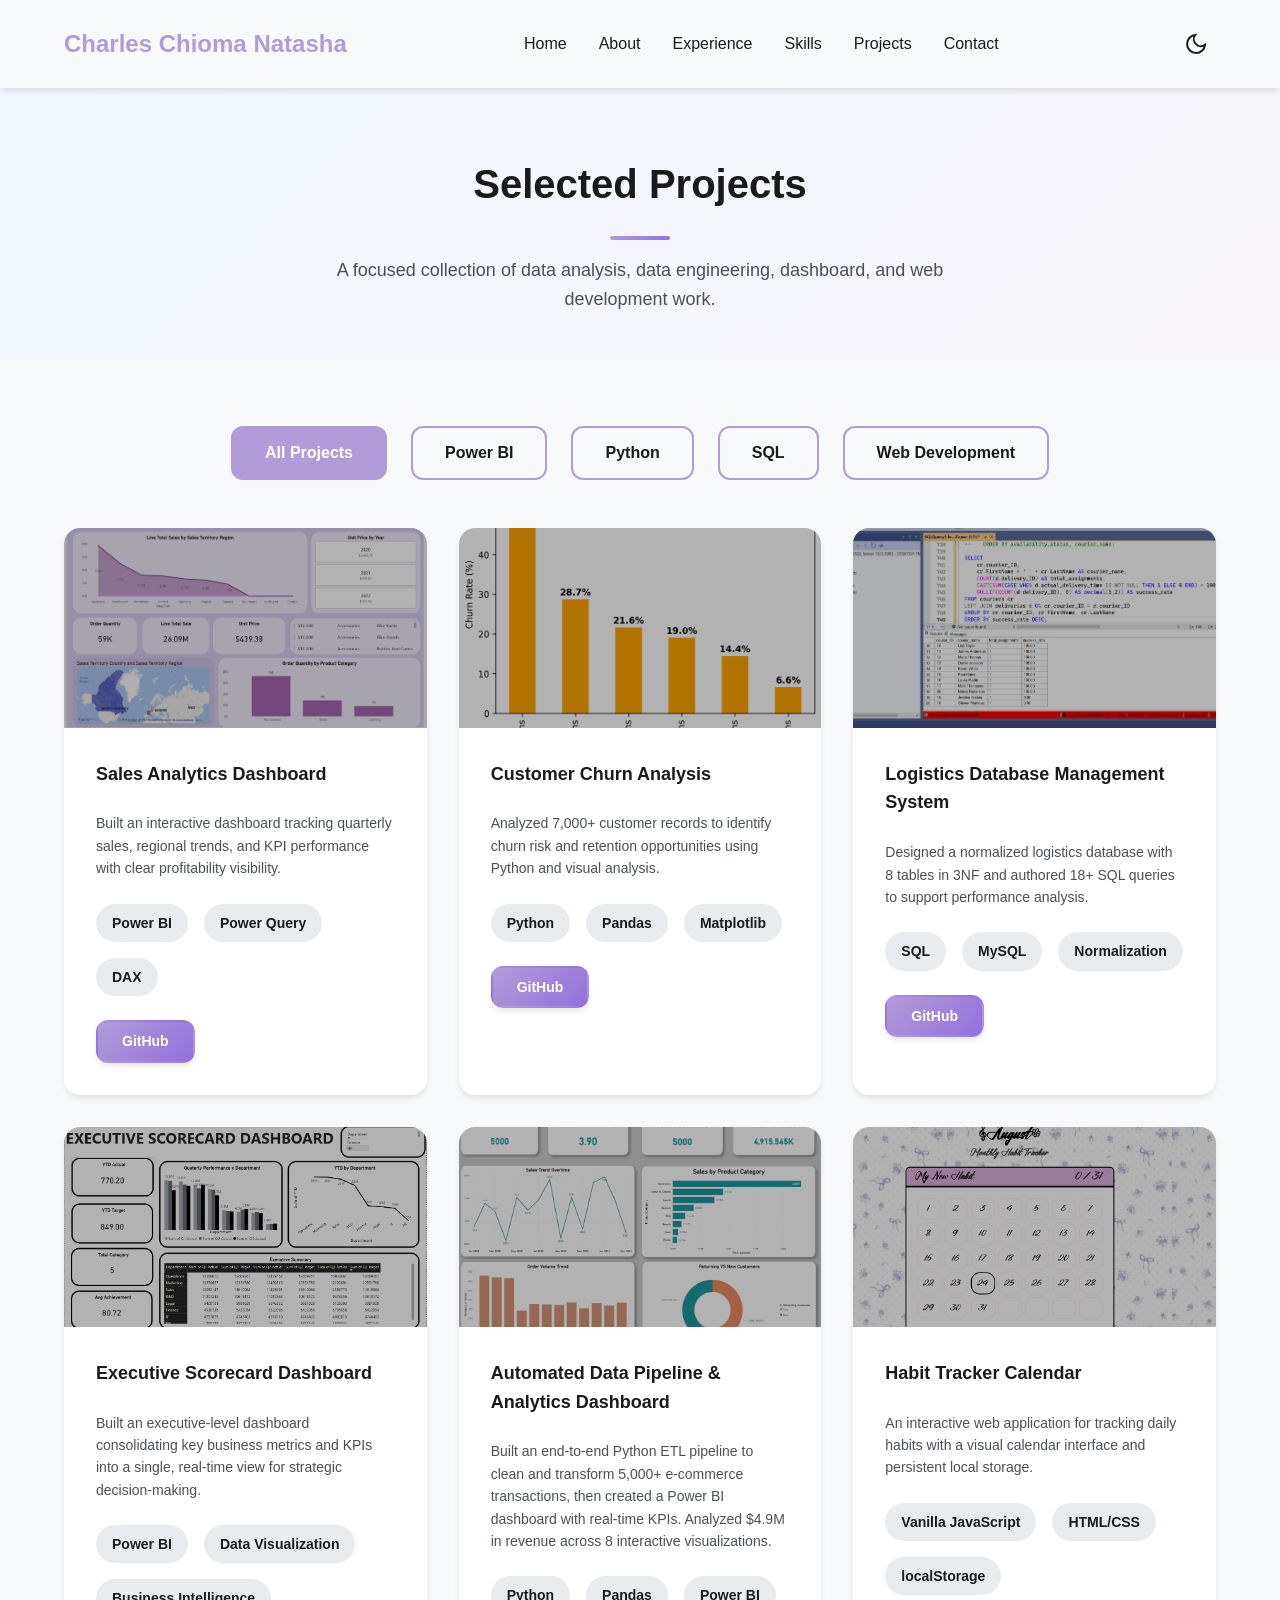
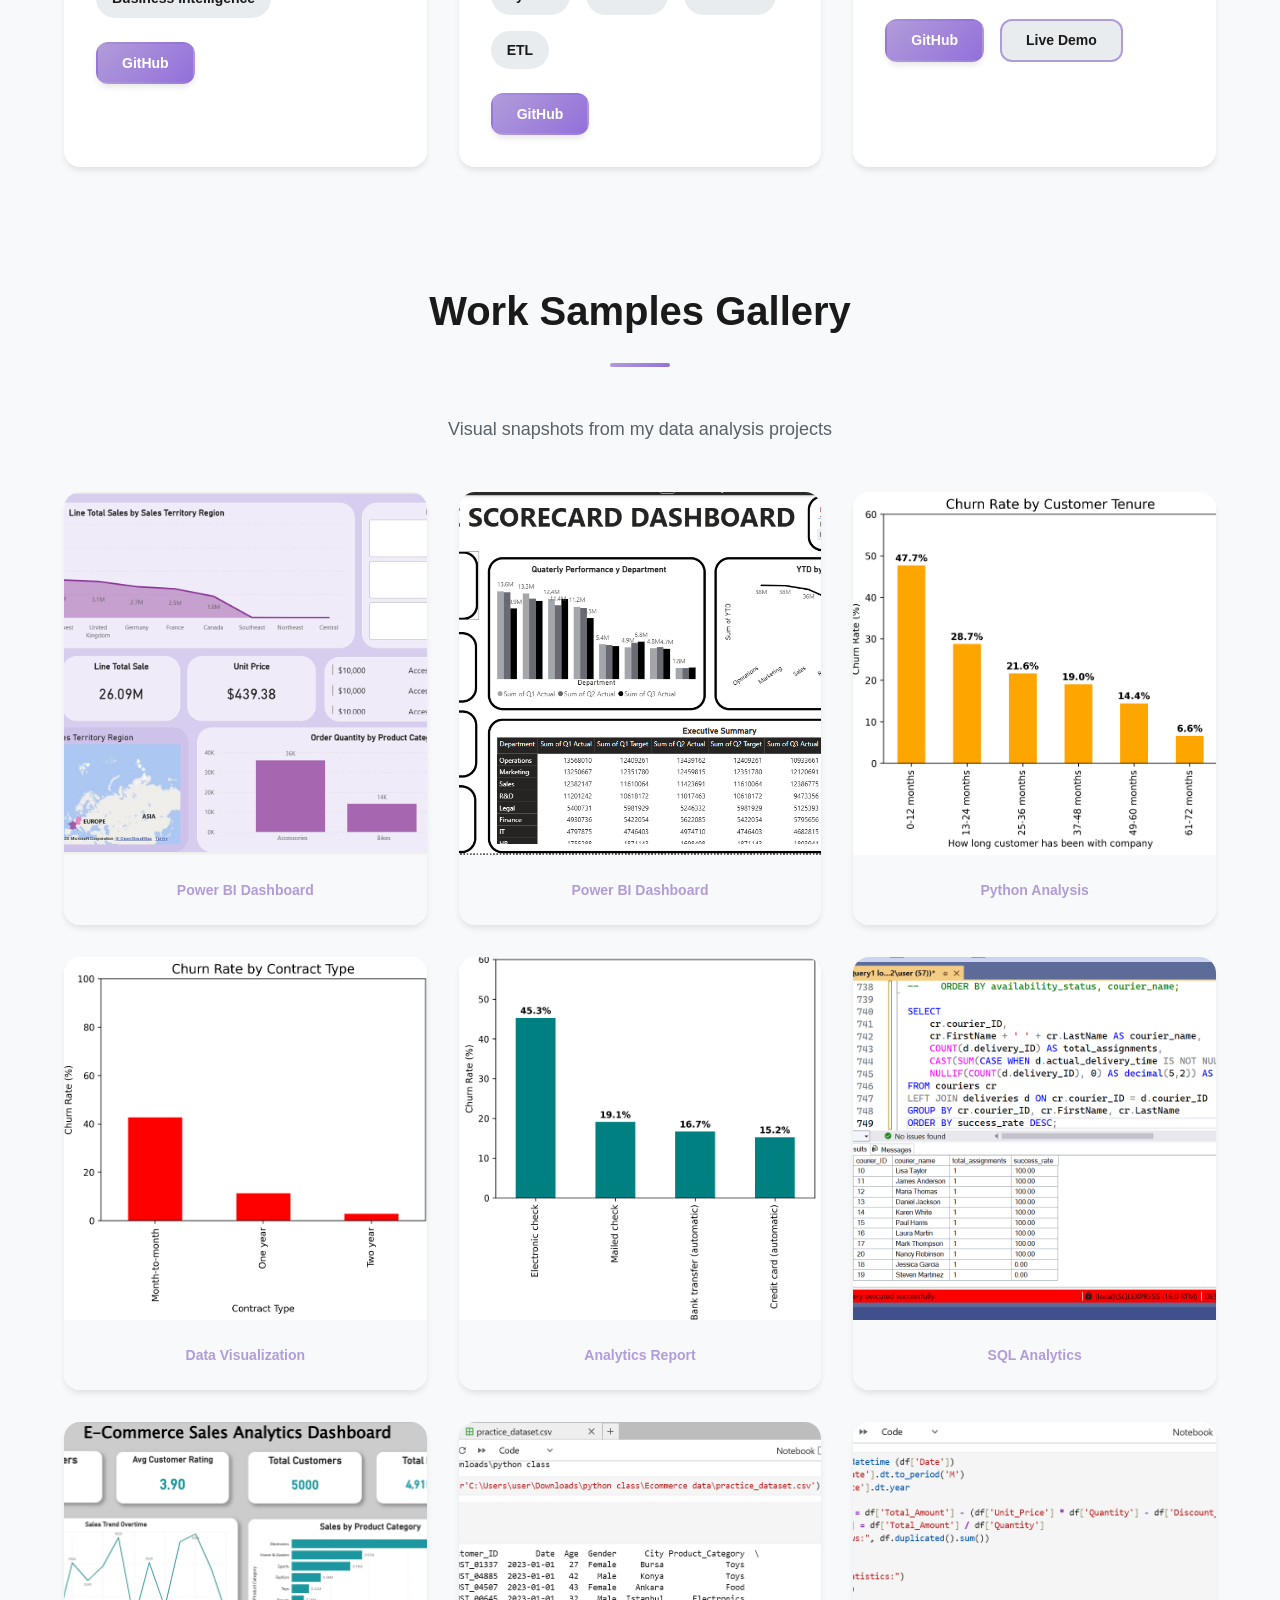
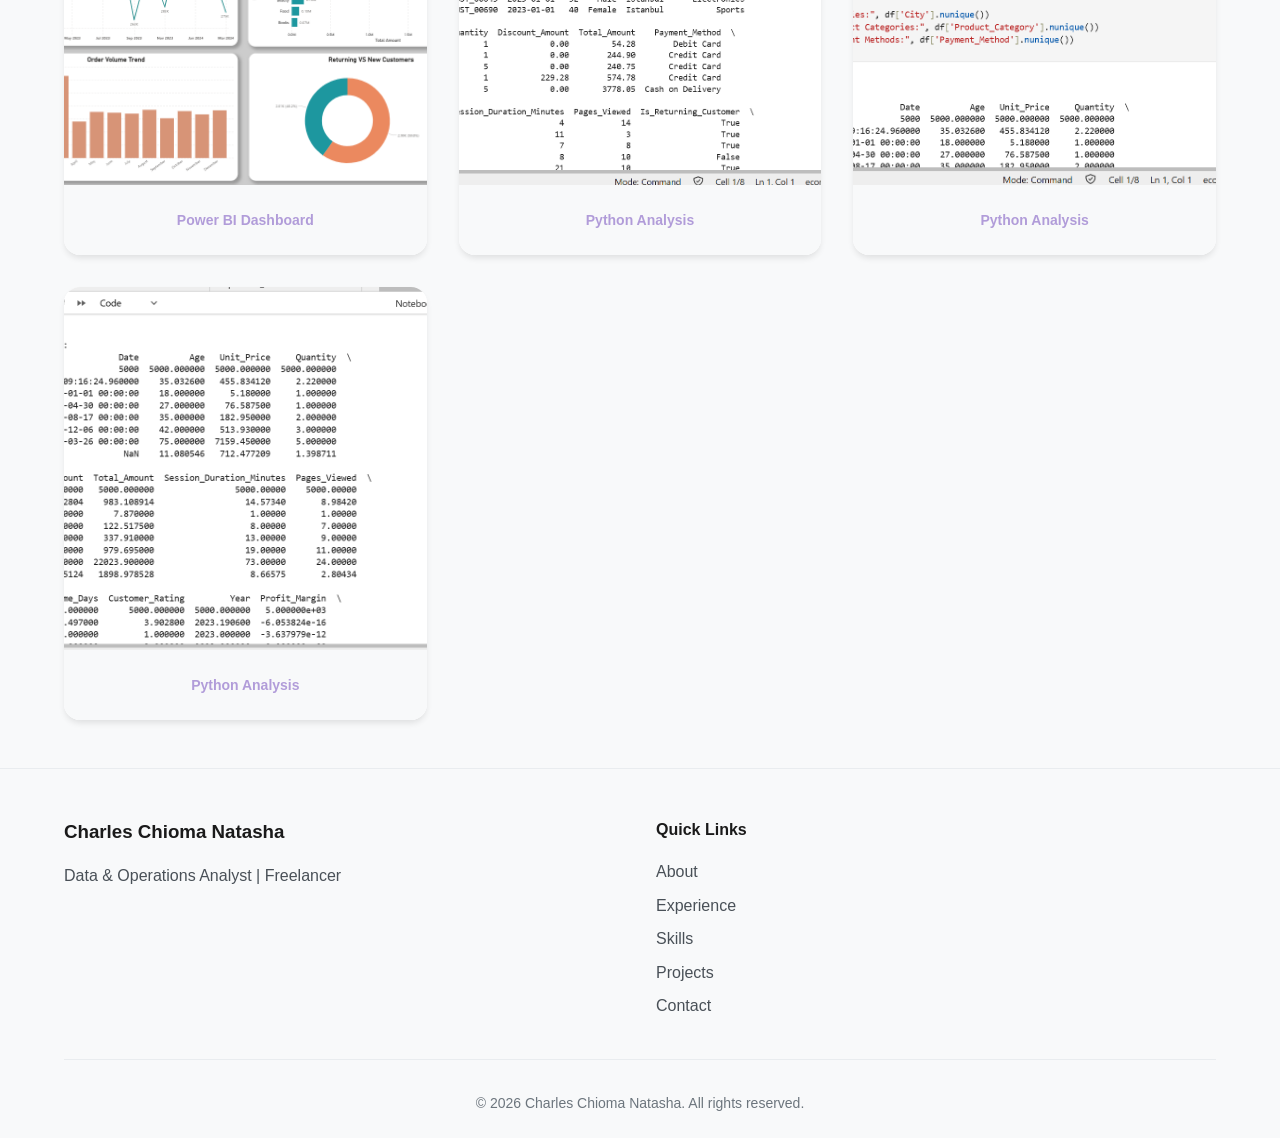
==== projects.html @ 1346b220 "Update portfolio projects and resume" ====
<!DOCTYPE html>
<html lang="en">
<head>
    <meta charset="UTF-8">
    <meta name="viewport" content="width=device-width, initial-scale=1.0">
    <title>Projects - Charles Chioma Natasha</title>
    <link rel="stylesheet" href="style.css">
</head>
<body class="projects-page">
    <nav class="navbar">
        <div class="nav-container">
            <div class="nav-logo"><a href="index.html#hero">Charles Chioma Natasha</a></div>
            <ul class="nav-menu">
                <li class="nav-item"><a href="index.html#hero" class="nav-link">Home</a></li>
                <li class="nav-item"><a href="index.html#about" class="nav-link">About</a></li>
                <li class="nav-item"><a href="index.html#experience" class="nav-link">Experience</a></li>
                <li class="nav-item"><a href="index.html#skills" class="nav-link">Skills</a></li>
                <li class="nav-item"><a href="projects.html" class="nav-link active">Projects</a></li>
                <li class="nav-item"><a href="index.html#contact" class="nav-link">Contact</a></li>
            </ul>
            <div class="nav-controls">
                <button class="theme-toggle" id="themeToggle" aria-label="Toggle dark/light mode">
                    <svg class="theme-icon moon-icon" viewBox="0 0 24 24" fill="none" stroke="currentColor" stroke-width="2"><path d="M21 12.79A9 9 0 1 1 11.21 3 7 7 0 0 0 21 12.79z"></path></svg>
                    <svg class="theme-icon sun-icon" viewBox="0 0 24 24" fill="none" stroke="currentColor" stroke-width="2" style="display: none;"><circle cx="12" cy="12" r="5"></circle><line x1="12" y1="1" x2="12" y2="3"></line><line x1="12" y1="21" x2="12" y2="23"></line><line x1="4.22" y1="4.22" x2="5.64" y2="5.64"></line><line x1="18.36" y1="18.36" x2="19.78" y2="19.78"></line><line x1="1" y1="12" x2="3" y2="12"></line><line x1="21" y1="12" x2="23" y2="12"></line><line x1="4.22" y1="19.78" x2="5.64" y2="18.36"></line><line x1="18.36" y1="5.64" x2="19.78" y2="4.22"></line></svg>
                </button>
                <div class="hamburger"><span></span><span></span><span></span></div>
            </div>
        </div>
    </nav>

    <main>
        <section class="projects-page-header">
            <div class="container">
                <h1 class="section-title">Selected Projects</h1>
                <p class="projects-page-intro">A focused collection of data analysis, data engineering, dashboard, and web development work.</p>
            </div>
        </section>

        <section id="projects" class="projects">
            <div class="container">
                <div class="project-filters">
                    <button class="filter-btn active" data-filter="all">All Projects</button>
                    <button class="filter-btn" data-filter="powerbi">Power BI</button>
                    <button class="filter-btn" data-filter="python">Python</button>
                    <button class="filter-btn" data-filter="sql">SQL</button>
                    <button class="filter-btn" data-filter="web">Web Development</button>
                </div>
                <div class="projects-grid">
                    <div class="project-card" data-category="powerbi">
                        <div class="project-image"><img src="assets/sales-dashboard-preview.png.png" alt="Sales Dashboard"></div>
                        <div class="project-content">
                            <h3>Sales Analytics Dashboard</h3>
                            <p>Built an interactive dashboard tracking quarterly sales, regional trends, and KPI performance with clear profitability visibility.</p>
                            <div class="project-tools"><span class="tool-badge">Power BI</span><span class="tool-badge">Power Query</span><span class="tool-badge">DAX</span></div>
                            <div class="project-buttons"><a href="https://github.com/charlesnatasha/Sales-dashboard-" target="_blank" rel="noopener" class="btn btn-small btn-primary">GitHub</a></div>
                        </div>
                    </div>
                    <div class="project-card" data-category="python">
                        <div class="project-image"><img src="assets/churn_tenure.png" alt="Churn Analysis"></div>
                        <div class="project-content">
                            <h3>Customer Churn Analysis</h3>
                            <p>Analyzed 7,000+ customer records to identify churn risk and retention opportunities using Python and visual analysis.</p>
                            <div class="project-tools"><span class="tool-badge">Python</span><span class="tool-badge">Pandas</span><span class="tool-badge">Matplotlib</span></div>
                            <div class="project-buttons"><a href="https://github.com/charlesnatasha/customer-churn-analysis" target="_blank" rel="noopener" class="btn btn-small btn-primary">GitHub</a></div>
                        </div>
                    </div>
                    <div class="project-card" data-category="sql">
                        <div class="project-image"><img src="assets/courier-success-rate.png" alt="Logistics Database"></div>
                        <div class="project-content">
                            <h3>Logistics Database Management System</h3>
                            <p>Designed a normalized logistics database with 8 tables in 3NF and authored 18+ SQL queries to support performance analysis.</p>
                            <div class="project-tools"><span class="tool-badge">SQL</span><span class="tool-badge">MySQL</span><span class="tool-badge">Normalization</span></div>
                            <div class="project-buttons"><a href="https://github.com/charlesnatasha/logistics-database" target="_blank" rel="noopener" class="btn btn-small btn-primary">GitHub</a></div>
                        </div>
                    </div>
                    <div class="project-card" data-category="powerbi">
                        <div class="project-image"><img src="assets/Executive dashboard.png" alt="Executive Dashboard"></div>
                        <div class="project-content">
                            <h3>Executive Scorecard Dashboard</h3>
                            <p>Built an executive-level dashboard consolidating key business metrics and KPIs into a single, real-time view for strategic decision-making.</p>
                            <div class="project-tools"><span class="tool-badge">Power BI</span><span class="tool-badge">Data Visualization</span><span class="tool-badge">Business Intelligence</span></div>
                            <div class="project-buttons"><a href="https://github.com/charlesnatasha/power-bi-executive-scorecard.git" target="_blank" rel="noopener" class="btn btn-small btn-primary">GitHub</a></div>
                        </div>
                    </div>
                    <div class="project-card" data-category="python">
                        <div class="project-image"><img src="assets/dashboard-screenshot.png" alt="E-commerce analytics dashboard"></div>
                        <div class="project-content">
                            <h3>Automated Data Pipeline &amp; Analytics Dashboard</h3>
                            <p>Built an end-to-end Python ETL pipeline to clean and transform 5,000+ e-commerce transactions, then created a Power BI dashboard with real-time KPIs. Analyzed $4.9M in revenue across 8 interactive visualizations.</p>
                            <div class="project-tools"><span class="tool-badge">Python</span><span class="tool-badge">Pandas</span><span class="tool-badge">Power BI</span><span class="tool-badge">ETL</span></div>
                            <div class="project-buttons"><a href="https://github.com/charlesnatasha/ecommerce-data-pipeline" target="_blank" rel="noopener" class="btn btn-small btn-primary">GitHub</a></div>
                        </div>
                    </div>
                    <div class="project-card" data-category="web">
                        <div class="project-image"><img src="assets/habit_tracker.png" alt="Habit tracker calendar interface"></div>
                        <div class="project-content">
                            <h3>Habit Tracker Calendar</h3>
                            <p>An interactive web application for tracking daily habits with a visual calendar interface and persistent local storage.</p>
                            <div class="project-tools"><span class="tool-badge">Vanilla JavaScript</span><span class="tool-badge">HTML/CSS</span><span class="tool-badge">localStorage</span></div>
                            <div class="project-buttons"><a href="https://github.com/charlesnatasha/Habit-tracker-calender" target="_blank" rel="noopener" class="btn btn-small btn-primary">GitHub</a><a href="https://charlesnatasha.github.io/Habit-tracker-calender/habittracker.html" target="_blank" rel="noopener" class="btn btn-small btn-secondary">Live Demo</a></div>
                        </div>
                    </div>
                </div>
            </div>
        </section>

        <section id="gallery" class="gallery">
            <div class="container">
                <h2 class="section-title">Work Samples Gallery</h2>
                <p class="gallery-subtitle">Visual snapshots from my data analysis projects</p>
                <div class="gallery-grid">
                    <div class="gallery-item"><div class="gallery-card"><div class="gallery-image-wrapper"><a href="assets/sales-dashboard-preview.png.png" target="_blank" rel="noopener" aria-label="View full Sales Analytics Dashboard image"><img src="assets/sales-dashboard-preview.png.png" alt="Sales Dashboard Preview"><div class="gallery-overlay"><p>Sales Analytics Dashboard</p></div></a></div><div class="gallery-label">Power BI Dashboard</div></div></div>
                    <div class="gallery-item"><div class="gallery-card"><div class="gallery-image-wrapper"><a href="assets/Executive dashboard.png" target="_blank" rel="noopener" aria-label="View full Executive Dashboard image"><img src="assets/Executive dashboard.png" alt="Executive Dashboard Preview"><div class="gallery-overlay"><p>Executive Dashboard</p></div></a></div><div class="gallery-label">Power BI Dashboard</div></div></div>
                    <div class="gallery-item"><div class="gallery-card"><div class="gallery-image-wrapper"><a href="assets/churn_tenure.png" target="_blank" rel="noopener" aria-label="View full Customer Churn Analysis image"><img src="assets/churn_tenure.png" alt="Churn Tenure Analysis"><div class="gallery-overlay"><p>Customer Churn Analysis</p></div></a></div><div class="gallery-label">Python Analysis</div></div></div>
                    <div class="gallery-item"><div class="gallery-card"><div class="gallery-image-wrapper"><a href="assets/churn_contract.png" target="_blank" rel="noopener" aria-label="View full Contract Churn Metrics image"><img src="assets/churn_contract.png" alt="Churn Contract Analysis"><div class="gallery-overlay"><p>Contract Churn Metrics</p></div></a></div><div class="gallery-label">Data Visualization</div></div></div>
                    <div class="gallery-item"><div class="gallery-card"><div class="gallery-image-wrapper"><a href="assets/churn_payment.png" target="_blank" rel="noopener" aria-label="View full Payment Churn Patterns image"><img src="assets/churn_payment.png" alt="Churn Payment Analysis"><div class="gallery-overlay"><p>Payment Churn Patterns</p></div></a></div><div class="gallery-label">Analytics Report</div></div></div>
                    <div class="gallery-item"><div class="gallery-card"><div class="gallery-image-wrapper"><a href="assets/courier-success-rate.png" target="_blank" rel="noopener" aria-label="View full Courier Success Metrics image"><img src="assets/courier-success-rate.png" alt="Logistics Success Rate"><div class="gallery-overlay"><p>Courier Success Metrics</p></div></a></div><div class="gallery-label">SQL Analytics</div></div></div>
                    <div class="gallery-item"><div class="gallery-card"><div class="gallery-image-wrapper"><a href="assets/dashboard-screenshot.png" target="_blank" rel="noopener" aria-label="View full E-commerce Analytics Dashboard image"><img src="assets/dashboard-screenshot.png" alt="E-commerce Analytics Dashboard"><div class="gallery-overlay"><p>E-commerce Analytics Dashboard</p></div></a></div><div class="gallery-label">Power BI Dashboard</div></div></div>
                    <div class="gallery-item"><div class="gallery-card"><div class="gallery-image-wrapper"><a href="assets/sample1.png" target="_blank" rel="noopener" aria-label="View full Python analysis sample 1 image"><img src="assets/sample1.png" alt="Python Analysis Sample 1"><div class="gallery-overlay"><p>Python Analysis Sample 1</p></div></a></div><div class="gallery-label">Python Analysis</div></div></div>
                    <div class="gallery-item"><div class="gallery-card"><div class="gallery-image-wrapper"><a href="assets/sample%202.png" target="_blank" rel="noopener" aria-label="View full Python analysis sample 2 image"><img src="assets/sample%202.png" alt="Python Analysis Sample 2"><div class="gallery-overlay"><p>Python Analysis Sample 2</p></div></a></div><div class="gallery-label">Python Analysis</div></div></div>
                    <div class="gallery-item"><div class="gallery-card"><div class="gallery-image-wrapper"><a href="assets/sample%203.png" target="_blank" rel="noopener" aria-label="View full Python analysis sample 3 image"><img src="assets/sample%203.png" alt="Python Analysis Sample 3"><div class="gallery-overlay"><p>Python Analysis Sample 3</p></div></a></div><div class="gallery-label">Python Analysis</div></div></div>
                </div>
            </div>
        </section>
    </main>

    <footer class="footer"><div class="container"><div class="footer-content"><div class="footer-section"><h3>Charles Chioma Natasha</h3><p>Data &amp; Operations Analyst | Freelancer</p></div><div class="footer-section"><h4>Quick Links</h4><ul><li><a href="index.html#about">About</a></li><li><a href="index.html#experience">Experience</a></li><li><a href="index.html#skills">Skills</a></li><li><a href="projects.html">Projects</a></li><li><a href="index.html#contact">Contact</a></li></ul></div></div><div class="footer-bottom"><p>&copy; 2026 Charles Chioma Natasha. All rights reserved.</p></div></div></footer>
    <script src="script.js"></script>
</body>
</html>
---- style.css ----
﻿/* ============================================
   CSS VARIABLES & ROOT STYLES
   ============================================ */
:root {
    --bg-primary: #ffffff;
    --bg-secondary: #f8f9fa;
    --bg-tertiary: #e9ecef;
    --text-primary: #1a1a1a;
    --text-secondary: #495057;
    --text-tertiary: #6c757d;
    --color-accent: #b19cd9;
    --color-accent-dark: #9370db;
    --color-success: #28a745;
    --color-warning: #ffc107;
    --color-danger: #dc3545;
    --gradient-primary: linear-gradient(135deg, #b19cd9 0%, #9370db 100%);
    --gradient-accent: linear-gradient(135deg, #d5c6e0 0%, #b19cd9 100%);
    --spacing-xs: 0.5rem;
    --spacing-sm: 1rem;
    --spacing-md: 1.5rem;
    --spacing-lg: 2rem;
    --spacing-xl: 3rem;
    --spacing-xxl: 4rem;
    --font-primary: 'Segoe UI', Tahoma, Geneva, Verdana, sans-serif;
    --font-mono: 'Courier New', monospace;
    --font-size-base: 1rem;
    --font-size-sm: 0.875rem;
    --font-size-lg: 1.125rem;
    --font-size-xl: 1.5rem;
    --font-size-2xl: 2rem;
    --font-size-3xl: 2.5rem;
    --font-size-4xl: 3.5rem;
    --transition-fast: 0.2s ease;
    --transition-base: 0.3s ease;
    --transition-slow: 0.5s ease;
    --radius-sm: 0.5rem;
    --radius-md: 0.75rem;
    --radius-lg: 1rem;
    --radius-full: 9999px;
    --shadow-sm: 0 1px 2px 0 rgba(0, 0, 0, 0.05);
    --shadow-md: 0 4px 6px -1px rgba(0, 0, 0, 0.1);
    --shadow-lg: 0 10px 15px -3px rgba(0, 0, 0, 0.1);
    --shadow-xl: 0 20px 25px -5px rgba(0, 0, 0, 0.1);
}

body.dark-mode {
    --bg-primary: #0d1117;
    --bg-secondary: #161b22;
    --bg-tertiary: #21262d;
    --text-primary: #e6edf3;
    --text-secondary: #8b949e;
    --text-tertiary: #6e7681;
}

* { margin: 0; padding: 0; box-sizing: border-box; }
html { scroll-behavior: smooth; }
body {
    font-family: var(--font-primary);
    background-color: var(--bg-primary);
    color: var(--text-primary);
    transition: background-color var(--transition-base), color var(--transition-base);
    line-height: 1.6;
}
a { color: var(--color-accent); text-decoration: none; transition: color var(--transition-fast); }
a:hover { color: var(--color-accent-dark); }
.container { max-width: 1200px; margin: 0 auto; padding: 0 var(--spacing-md); }
section { padding: var(--spacing-xxl) 0; }
.section-title { font-size: var(--font-size-3xl); text-align: center; margin-bottom: var(--spacing-xl); font-weight: 700; position: relative; padding-bottom: var(--spacing-md); }
.section-title::after { content: ''; position: absolute; bottom: 0; left: 50%; transform: translateX(-50%); width: 60px; height: 4px; background: var(--gradient-primary); border-radius: var(--radius-full); }
.navbar { background-color: var(--bg-secondary); padding: var(--spacing-md) 0; position: sticky; top: 0; z-index: 100; box-shadow: var(--shadow-md); }
.nav-container { max-width: 1200px; margin: 0 auto; padding: 0 var(--spacing-md); display: flex; justify-content: space-between; align-items: center; }
.nav-logo a { font-size: var(--font-size-xl); font-weight: 700; color: var(--color-accent); transition: color var(--transition-fast); }
.nav-logo a:hover { color: var(--color-accent-dark); }
.nav-menu { display: flex; list-style: none; gap: var(--spacing-lg); }
.nav-link { color: var(--text-primary); font-weight: 500; transition: color var(--transition-fast); position: relative; }
.nav-link::after { content: ''; position: absolute; bottom: -5px; left: 0; width: 0; height: 2px; background: var(--color-accent); transition: width var(--transition-fast); }
.nav-link:hover::after, .nav-link.active::after { width: 100%; }
.nav-controls { display: flex; gap: var(--spacing-md); align-items: center; }
.theme-toggle { background: none; border: none; cursor: pointer; padding: var(--spacing-xs); transition: transform var(--transition-fast); display: flex; align-items: center; justify-content: center; }
.theme-toggle:hover { transform: scale(1.15) rotate(20deg); }
.theme-icon { width: 24px; height: 24px; stroke: var(--text-primary); transition: all var(--transition-fast); }
.theme-toggle:hover .theme-icon { stroke-width: 2.5; }
.hamburger { display: none; flex-direction: column; cursor: pointer; gap: 5px; }
.hamburger span { width: 25px; height: 3px; background-color: var(--text-primary); border-radius: var(--radius-sm); transition: var(--transition-base); }
.hamburger.active span:nth-child(1) { transform: rotate(45deg) translateY(10px); }
.hamburger.active span:nth-child(2) { opacity: 0; }
.hamburger.active span:nth-child(3) { transform: rotate(-45deg) translateY(-10px); }
.hero { display: flex; align-items: center; justify-content: space-between; gap: var(--spacing-xl); padding: var(--spacing-xxl) 0; min-height: 100vh; background: linear-gradient(135deg, rgba(0, 102, 255, 0.05) 0%, rgba(118, 75, 162, 0.05) 100%); }
.hero-content { flex: 1; animation: slideInLeft 0.8s ease-out; margin-left: 3rem; }
.hero-title { font-size: var(--font-size-4xl); font-weight: 700; margin-bottom: var(--spacing-sm); background: var(--gradient-primary); -webkit-background-clip: text; -webkit-text-fill-color: transparent; background-clip: text; }
.hero-subtitle { font-size: var(--font-size-2xl); color: var(--text-secondary); margin-bottom: var(--spacing-md); font-weight: 600; }
.hero-description { font-size: var(--font-size-lg); color: var(--text-secondary); margin-bottom: var(--spacing-lg); max-width: 500px; line-height: 1.8; }
.hero-buttons { display: flex; gap: var(--spacing-md); flex-wrap: wrap; align-items: center; }
.hero-visual { flex: 1; display: flex; justify-content: center; align-items: center; animation: slideInRight 0.8s ease-out; }
.hero-shape { width: 300px; height: 300px; background: var(--gradient-accent); border-radius: 30% 70% 70% 30% / 30% 30% 70% 70%; animation: blobAnimation 8s infinite; box-shadow: 0 30px 60px rgba(102, 126, 234, 0.3); }
@keyframes blobAnimation { 0%, 100% { border-radius: 30% 70% 70% 30% / 30% 30% 70% 70%; } 25% { border-radius: 58% 42% 42% 58% / 58% 58% 42% 42%; } 50% { border-radius: 70% 30% 46% 54% / 30% 30% 61% 70%; } 75% { border-radius: 56% 44% 54% 46% / 5% 61% 39% 95%; } }
@keyframes slideInLeft { from { opacity: 0; transform: translateX(-50px); } to { opacity: 1; transform: translateX(0); } }
@keyframes slideInRight { from { opacity: 0; transform: translateX(50px); } to { opacity: 1; transform: translateX(0); } }
.btn { display: inline-block; padding: var(--spacing-sm) var(--spacing-lg); border-radius: var(--radius-md); font-weight: 600; transition: all var(--transition-fast); cursor: pointer; border: 2px solid transparent; font-size: var(--font-size-base); text-align: center; }
.btn-primary { background: var(--gradient-primary); color: white; box-shadow: var(--shadow-md); }
.btn-primary:hover { transform: translateY(-2px); box-shadow: var(--shadow-lg); }
.btn-secondary { background-color: var(--bg-tertiary); color: var(--text-primary); border: 2px solid var(--color-accent); }
.btn-secondary:hover { background-color: var(--color-accent); color: white; transform: translateY(-2px); }
.btn-outline { background: transparent; color: var(--color-accent); border: 2px solid var(--color-accent); }
.btn-outline:hover { background-color: var(--color-accent); color: white; transform: translateY(-2px); }
.btn-small { padding: var(--spacing-xs) var(--spacing-md); font-size: var(--font-size-sm); }
.project-shortcut { display: inline-flex; align-items: center; gap: var(--spacing-xs); color: var(--color-accent); font-weight: 700; padding: var(--spacing-sm) var(--spacing-lg); border: 2px solid var(--color-accent); border-radius: var(--radius-md); }
.project-shortcut svg { width: 22px; height: 22px; }
.project-shortcut:hover { background-color: var(--color-accent); color: white; transform: translateY(-2px); }
.about { background-color: var(--bg-secondary); }
.about-content { display: grid; grid-template-columns: 1fr 1fr; gap: var(--spacing-xl); align-items: center; }
.about-text p { margin-bottom: var(--spacing-md); color: var(--text-secondary); line-height: 1.8; font-size: var(--font-size-lg); }
.about-text h3 { font-size: var(--font-size-xl); margin: var(--spacing-lg) 0 var(--spacing-md); color: var(--text-primary); }
.values-list { list-style: none; }
.values-list li { padding: var(--spacing-sm) 0; color: var(--text-secondary); font-size: var(--font-size-lg); display: flex; align-items: center; gap: var(--spacing-md); }
.about-stats { display: grid; grid-template-columns: 1fr; gap: var(--spacing-md); }
.stat-card { background-color: var(--bg-primary); padding: var(--spacing-lg); border-radius: var(--radius-lg); text-align: center; box-shadow: var(--shadow-md); transition: transform var(--transition-base), box-shadow var(--transition-base); }
.stat-card:hover { transform: translateY(-5px); box-shadow: var(--shadow-lg); }
.stat-number { font-size: var(--font-size-4xl); font-weight: 700; background: var(--gradient-primary); -webkit-background-clip: text; -webkit-text-fill-color: transparent; background-clip: text; margin-bottom: var(--spacing-xs); }
.stat-label { color: var(--text-secondary); font-weight: 600; }
.experience { background-color: var(--bg-primary); }
.experience-grid { display: grid; grid-template-columns: repeat(auto-fit, minmax(320px, 1fr)); gap: var(--spacing-lg); }
.experience-card { background-color: var(--bg-secondary); padding: var(--spacing-lg); border-left: 4px solid var(--color-accent); border-radius: var(--radius-md); box-shadow: var(--shadow-md); transition: transform var(--transition-base), box-shadow var(--transition-base); }
.experience-card:hover { transform: translateY(-6px); box-shadow: var(--shadow-lg); }
.experience-heading { display: flex; justify-content: space-between; gap: var(--spacing-md); align-items: flex-start; margin-bottom: var(--spacing-md); }
.experience-heading h3 { color: var(--text-primary); font-size: var(--font-size-lg); margin-bottom: var(--spacing-xs); }
.experience-company, .experience-date { color: var(--text-secondary); font-size: var(--font-size-sm); }
.experience-date { white-space: nowrap; font-weight: 600; color: var(--color-accent); }
.experience-list { padding-left: var(--spacing-lg); color: var(--text-secondary); line-height: 1.7; }
.experience-list li { margin-bottom: var(--spacing-sm); }
.skills { background: linear-gradient(135deg, rgba(0, 102, 255, 0.03) 0%, rgba(118, 75, 162, 0.03) 100%); }
.skills-grid { display: grid; grid-template-columns: repeat(auto-fit, minmax(280px, 1fr)); gap: var(--spacing-lg); }
.skill-card { background-color: var(--bg-primary); padding: var(--spacing-lg); border-radius: var(--radius-lg); text-align: center; box-shadow: var(--shadow-md); transition: all var(--transition-base); border: 2px solid transparent; }
.skill-card:hover { transform: translateY(-8px); box-shadow: var(--shadow-lg); border-color: var(--color-accent); }
.skill-icon { width: 64px; height: 64px; margin: 0 auto var(--spacing-md); display: flex; align-items: center; justify-content: center; }
.app-icon { width: 56px; height: 56px; display: block; transition: transform var(--transition-fast); }
.skill-card:hover .app-icon { transform: scale(1.08) rotate(-3deg); }
.excel-icon { color: #21a366; }
.sql-icon { color: #2775bd; }
.python-icon { color: #3776ab; }
.powerbi-icon { color: #f2b705; }
.tools-icon { color: var(--color-accent); }
.statistics-icon { color: #e06c9f; }
.skill-card h3 { font-size: var(--font-size-lg); margin-bottom: var(--spacing-sm); color: var(--text-primary); }
.skill-description { color: var(--text-secondary); font-size: var(--font-size-sm); margin-bottom: var(--spacing-md); }
.progress-bar { background-color: var(--bg-tertiary); height: 8px; border-radius: var(--radius-full); overflow: hidden; margin-bottom: var(--spacing-sm); }
.progress { height: 100%; background: var(--gradient-primary); border-radius: var(--radius-full); transition: width 2s ease; }
.progress-text { font-weight: 700; color: var(--color-accent); font-size: var(--font-size-sm); }
.projects { background-color: var(--bg-secondary); }
.home-page #projects, .home-page #gallery { display: none; }
.projects-page-header { padding: var(--spacing-xxl) 0 var(--spacing-xl); background: linear-gradient(135deg, rgba(0, 102, 255, 0.05) 0%, rgba(118, 75, 162, 0.05) 100%); }
.projects-page-header .section-title { margin-bottom: var(--spacing-sm); }
.projects-page-intro { max-width: 680px; margin: 0 auto; text-align: center; color: var(--text-secondary); font-size: var(--font-size-lg); }
.project-filters { display: flex; justify-content: center; gap: var(--spacing-md); margin-bottom: var(--spacing-xl); flex-wrap: wrap; }
.filter-btn { padding: var(--spacing-sm) var(--spacing-lg); border: 2px solid var(--color-accent); background: transparent; color: var(--text-primary); border-radius: var(--radius-md); cursor: pointer; transition: all var(--transition-fast); font-weight: 600; font-size: var(--font-size-base); }
.filter-btn:hover, .filter-btn.active { background: var(--color-accent); color: white; }
.projects-grid { display: grid; grid-template-columns: repeat(auto-fill, minmax(320px, 1fr)); gap: var(--spacing-lg); }
.project-card { background-color: var(--bg-primary); border-radius: var(--radius-lg); overflow: hidden; box-shadow: var(--shadow-md); transition: all var(--transition-base); opacity: 1; animation: fadeIn 0.5s ease; }
.project-card.hidden { display: none; opacity: 0; }
.project-image { width: 100%; height: 200px; background: linear-gradient(135deg, var(--color-accent) 0%, #764ba2 100%); display: flex; align-items: center; justify-content: center; overflow: hidden; position: relative; }
.project-image img { width: 100%; height: 100%; object-fit: cover; display: block; }
.project-placeholder { font-size: var(--font-size-lg); color: white; font-weight: 600; }
.project-image::before { content: ''; position: absolute; inset: 0; background: rgba(0, 0, 0, 0.3); }
.project-card:hover .project-image::before { background: rgba(0, 0, 0, 0); }
.project-card:hover { transform: translateY(-10px); box-shadow: var(--shadow-xl); }
.project-content { padding: var(--spacing-lg); }
.project-content h3 { font-size: var(--font-size-lg); margin-bottom: var(--spacing-md); color: var(--text-primary); }
.project-content p { color: var(--text-secondary); margin-bottom: var(--spacing-md); line-height: 1.6; font-size: var(--font-size-sm); }
.project-tools { display: flex; gap: var(--spacing-sm); margin-bottom: var(--spacing-md); flex-wrap: wrap; }
.tool-badge { display: inline-block; background-color: var(--bg-tertiary); color: var(--text-primary); padding: var(--spacing-xs) var(--spacing-sm); border-radius: var(--radius-full); font-size: var(--font-size-sm); font-weight: 600; }
.project-buttons { display: flex; gap: var(--spacing-sm); flex-wrap: wrap; }
@keyframes fadeIn { from { opacity: 0; } to { opacity: 1; } }
.contact { background: linear-gradient(135deg, rgba(0, 102, 255, 0.05) 0%, rgba(118, 75, 162, 0.05) 100%); }
.contact-content { display: grid; grid-template-columns: 1fr 1fr; gap: var(--spacing-xl); align-items: start; }
.contact-form { display: flex; flex-direction: column; gap: var(--spacing-md); background-color: var(--bg-primary); padding: var(--spacing-lg); border-radius: var(--radius-lg); box-shadow: var(--shadow-md); }
.form-group { display: flex; flex-direction: column; gap: var(--spacing-xs); }
.form-group label { color: var(--text-primary); font-weight: 600; font-size: var(--font-size-sm); }
.form-group input, .form-group textarea { padding: var(--spacing-sm); border: 2px solid var(--bg-tertiary); border-radius: var(--radius-md); font-family: var(--font-primary); background-color: var(--bg-secondary); color: var(--text-primary); font-size: var(--font-size-base); transition: border-color var(--transition-fast); }
.form-group input::placeholder, .form-group textarea::placeholder { color: var(--text-tertiary); opacity: 0.7; }
.form-group input:focus, .form-group textarea:focus { outline: none; border-color: var(--color-accent); box-shadow: 0 0 0 3px rgba(177, 156, 217, 0.1); }
.contact-info { background-color: var(--bg-primary); padding: var(--spacing-lg); border-radius: var(--radius-lg); box-shadow: var(--shadow-md); }
.contact-info h3 { font-size: var(--font-size-lg); margin-bottom: var(--spacing-lg); color: var(--text-primary); }
.contact-item { display: flex; gap: var(--spacing-md); margin-bottom: var(--spacing-lg); align-items: flex-start; }
.contact-icon { width: 32px; height: 32px; stroke: var(--color-accent); transition: all var(--transition-fast); flex-shrink: 0; }
.contact-item:hover .contact-icon { stroke: var(--color-accent-dark); transform: scale(1.1); }
.contact-label { font-weight: 600; color: var(--text-primary); font-size: var(--font-size-sm); margin-bottom: var(--spacing-xs); }
.contact-item a { color: var(--color-accent); font-weight: 600; }
.social-links { display: flex; gap: var(--spacing-md); }
.social-icon { width: 28px; height: 28px; color: var(--text-secondary); transition: color var(--transition-fast), transform var(--transition-fast); }
.social-links a:hover .social-icon { color: var(--color-accent); transform: translateY(-3px); }
.testimonials { background-color: var(--bg-secondary); }
.testimonials-grid { display: grid; grid-template-columns: repeat(auto-fit, minmax(300px, 1fr)); gap: var(--spacing-lg); }
.testimonial-card { background-color: var(--bg-primary); padding: var(--spacing-lg); border-radius: var(--radius-lg); box-shadow: var(--shadow-md); transition: all var(--transition-base); border-left: 4px solid var(--color-accent); }
.testimonial-card:hover { transform: translateY(-5px); box-shadow: var(--shadow-lg); }
.testimonial-text { color: var(--text-secondary); margin-bottom: var(--spacing-md); font-style: italic; line-height: 1.8; }
.testimonial-author { display: flex; gap: var(--spacing-md); align-items: center; }
.author-avatar { width: 50px; height: 50px; border-radius: 50%; background: var(--gradient-primary); color: white; display: flex; align-items: center; justify-content: center; font-weight: 700; font-size: var(--font-size-lg); }
.author-name { color: var(--text-primary); font-weight: 600; margin-bottom: var(--spacing-xs); }
.author-title { color: var(--text-secondary); font-size: var(--font-size-sm); }
.footer { background-color: var(--bg-secondary); color: var(--text-secondary); padding: var(--spacing-xl) 0 var(--spacing-md); border-top: 1px solid var(--bg-tertiary); }
.footer-content { display: grid; grid-template-columns: repeat(auto-fit, minmax(250px, 1fr)); gap: var(--spacing-lg); margin-bottom: var(--spacing-lg); }
.footer-section h3, .footer-section h4 { color: var(--text-primary); margin-bottom: var(--spacing-sm); }
.footer-section ul { list-style: none; }
.footer-section li { margin-bottom: var(--spacing-xs); }
.footer-section a { color: var(--text-secondary); transition: color var(--transition-fast); }
.footer-section a:hover { color: var(--color-accent); }
.footer-social { display: flex; gap: var(--spacing-md); }
.footer-bottom { text-align: center; padding-top: var(--spacing-lg); border-top: 1px solid var(--bg-tertiary); color: var(--text-tertiary); font-size: var(--font-size-sm); }
@media (max-width: 768px) { .nav-menu { position: absolute; top: 70px; left: -100%; flex-direction: column; background-color: var(--bg-secondary); width: 100%; text-align: center; transition: 0.3s; gap: 0; padding: var(--spacing-md) 0; box-shadow: var(--shadow-md); } .nav-menu.active { left: 0; } .hamburger { display: flex; } .nav-item { padding: var(--spacing-md) 0; } .hero { flex-direction: column; min-height: auto; padding: var(--spacing-xl) 0; } .hero-title { font-size: var(--font-size-2xl); } .hero-subtitle { font-size: var(--font-size-xl); } .hero-buttons { flex-direction: column; align-items: flex-start; } .btn { width: 100%; } .hero-visual { width: 100%; margin-top: var(--spacing-lg); } .hero-shape { width: 200px; height: 200px; } .section-title { font-size: var(--font-size-2xl); } .about-content { grid-template-columns: 1fr; gap: var(--spacing-lg); } .about-stats { grid-template-columns: repeat(3, 1fr); gap: var(--spacing-md); } .stat-card { padding: var(--spacing-md); } .stat-number { font-size: var(--font-size-2xl); } .skills-grid { grid-template-columns: 1fr; } .projects-grid { grid-template-columns: 1fr; } .contact-content { grid-template-columns: 1fr; } .testimonials-grid { grid-template-columns: 1fr; } .project-filters { gap: var(--spacing-sm); } .filter-btn { padding: var(--spacing-xs) var(--spacing-md); font-size: var(--font-size-sm); } }
@media (max-width: 480px) { .container { padding: 0 var(--spacing-sm); } section { padding: var(--spacing-xl) 0; } .hero-title { font-size: var(--font-size-2xl); } .hero-subtitle { font-size: var(--font-size-lg); } .section-title { font-size: var(--font-size-xl); } .nav-menu { top: 65px; } .nav-logo a { font-size: var(--font-size-lg); } .about-stats { grid-template-columns: 1fr; } .contact-form, .contact-info { padding: var(--spacing-md); } .hero-shape { width: 150px; height: 150px; } .project-buttons { flex-direction: column; } .project-buttons .btn { width: 100%; } }
@keyframes slideInUp { from { opacity: 0; transform: translateY(30px); } to { opacity: 1; transform: translateY(0); } }
@keyframes slideInLeft { from { opacity: 0; transform: translateX(-30px); } to { opacity: 1; transform: translateX(0); } }
@keyframes pulse { 0%, 100% { opacity: 1; } 50% { opacity: 0.5; } }
.loading { animation: pulse 1.5s cubic-bezier(0.4, 0, 0.6, 1) infinite; }
.gallery { background-color: var(--bg-secondary); padding: var(--spacing-xl) 0; }
.gallery-subtitle { text-align: center; color: var(--text-secondary); font-size: var(--font-size-lg); margin-bottom: var(--spacing-xl); opacity: 0.9; }
.gallery-grid { display: grid; grid-template-columns: repeat(auto-fit, minmax(280px, 1fr)); gap: var(--spacing-lg); }
.gallery-item { animation: slideInUp 0.6s ease-out forwards; opacity: 0; }
.gallery-item:nth-child(1) { animation-delay: 0.1s; }
.gallery-item:nth-child(2) { animation-delay: 0.2s; }
.gallery-item:nth-child(3) { animation-delay: 0.3s; }
.gallery-item:nth-child(4) { animation-delay: 0.4s; }
.gallery-item:nth-child(5) { animation-delay: 0.5s; }
.gallery-card { background-color: var(--bg-primary); border-radius: var(--radius-lg); overflow: hidden; box-shadow: var(--shadow-md); transition: all var(--transition-base); cursor: pointer; height: 100%; display: flex; flex-direction: column; }
.gallery-card:hover { transform: translateY(-12px); box-shadow: var(--shadow-xl); }
.gallery-image-wrapper { position: relative; overflow: hidden; width: 100%; aspect-ratio: 1 / 1; background: linear-gradient(135deg, var(--color-accent) 0%, #764ba2 100%); display: flex; align-items: center; justify-content: center; }
.gallery-image-wrapper > a { display: block; width: 100%; height: 100%; }
.gallery-image-wrapper img { width: 100%; height: 100%; object-fit: cover; transition: transform var(--transition-base); }
.gallery-card:hover .gallery-image-wrapper img { transform: scale(1.08); }
.gallery-overlay { position: absolute; inset: 0; background: rgba(0, 0, 0, 0.6); display: flex; align-items: center; justify-content: center; opacity: 0; transition: opacity var(--transition-base); }
.gallery-card:hover .gallery-overlay { opacity: 1; }
.gallery-overlay p { color: white; font-weight: 600; font-size: var(--font-size-lg); text-align: center; padding: var(--spacing-lg); }
.gallery-label { padding: var(--spacing-md) var(--spacing-lg); color: var(--color-accent); font-weight: 600; font-size: var(--font-size-sm); background-color: var(--bg-secondary); text-align: center; }
@media (max-width: 768px) { .gallery-grid { grid-template-columns: repeat(auto-fit, minmax(200px, 1fr)); gap: var(--spacing-md); } .gallery-item { animation: slideInLeft 0.5s ease-out forwards; } }
* { transition: background-color var(--transition-base), color var(--transition-base), border-color var(--transition-base); }
button, a { transition: background-color var(--transition-base), color var(--transition-base), transform var(--transition-fast), box-shadow var(--transition-fast); }
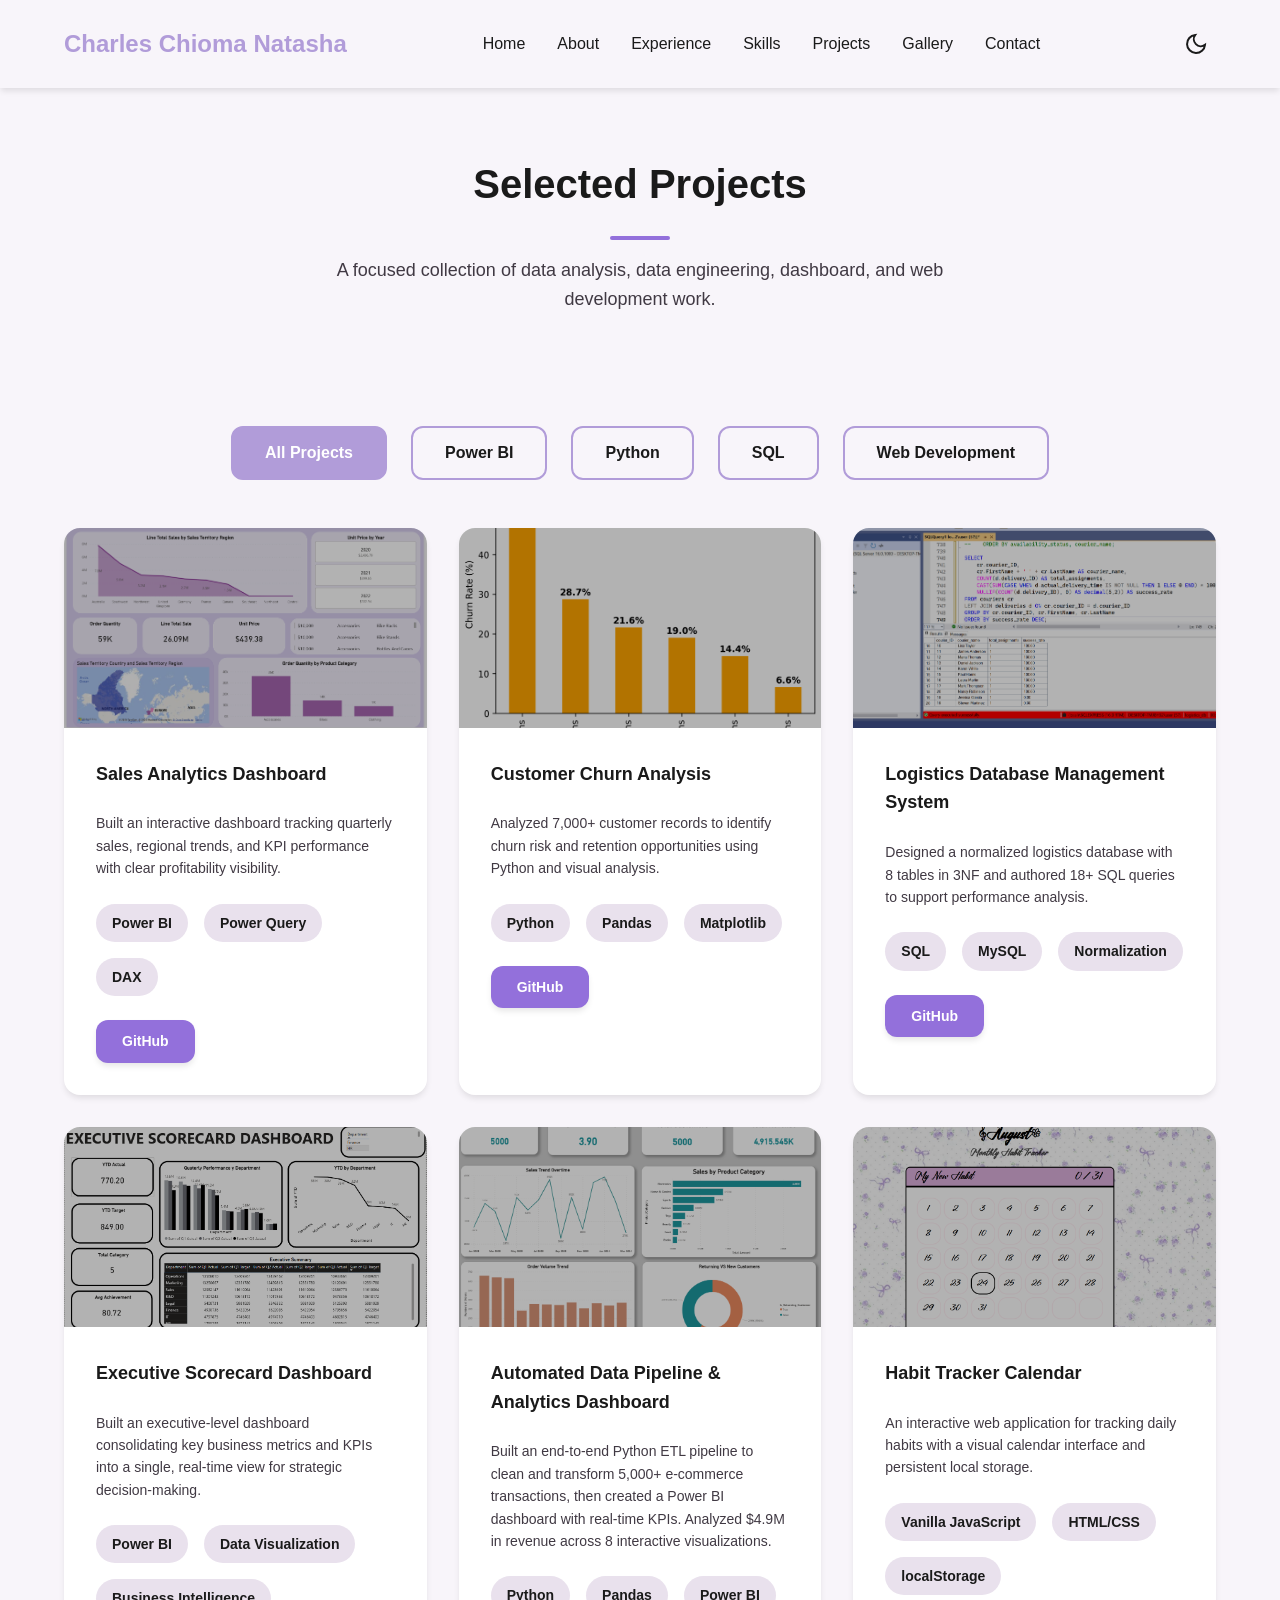
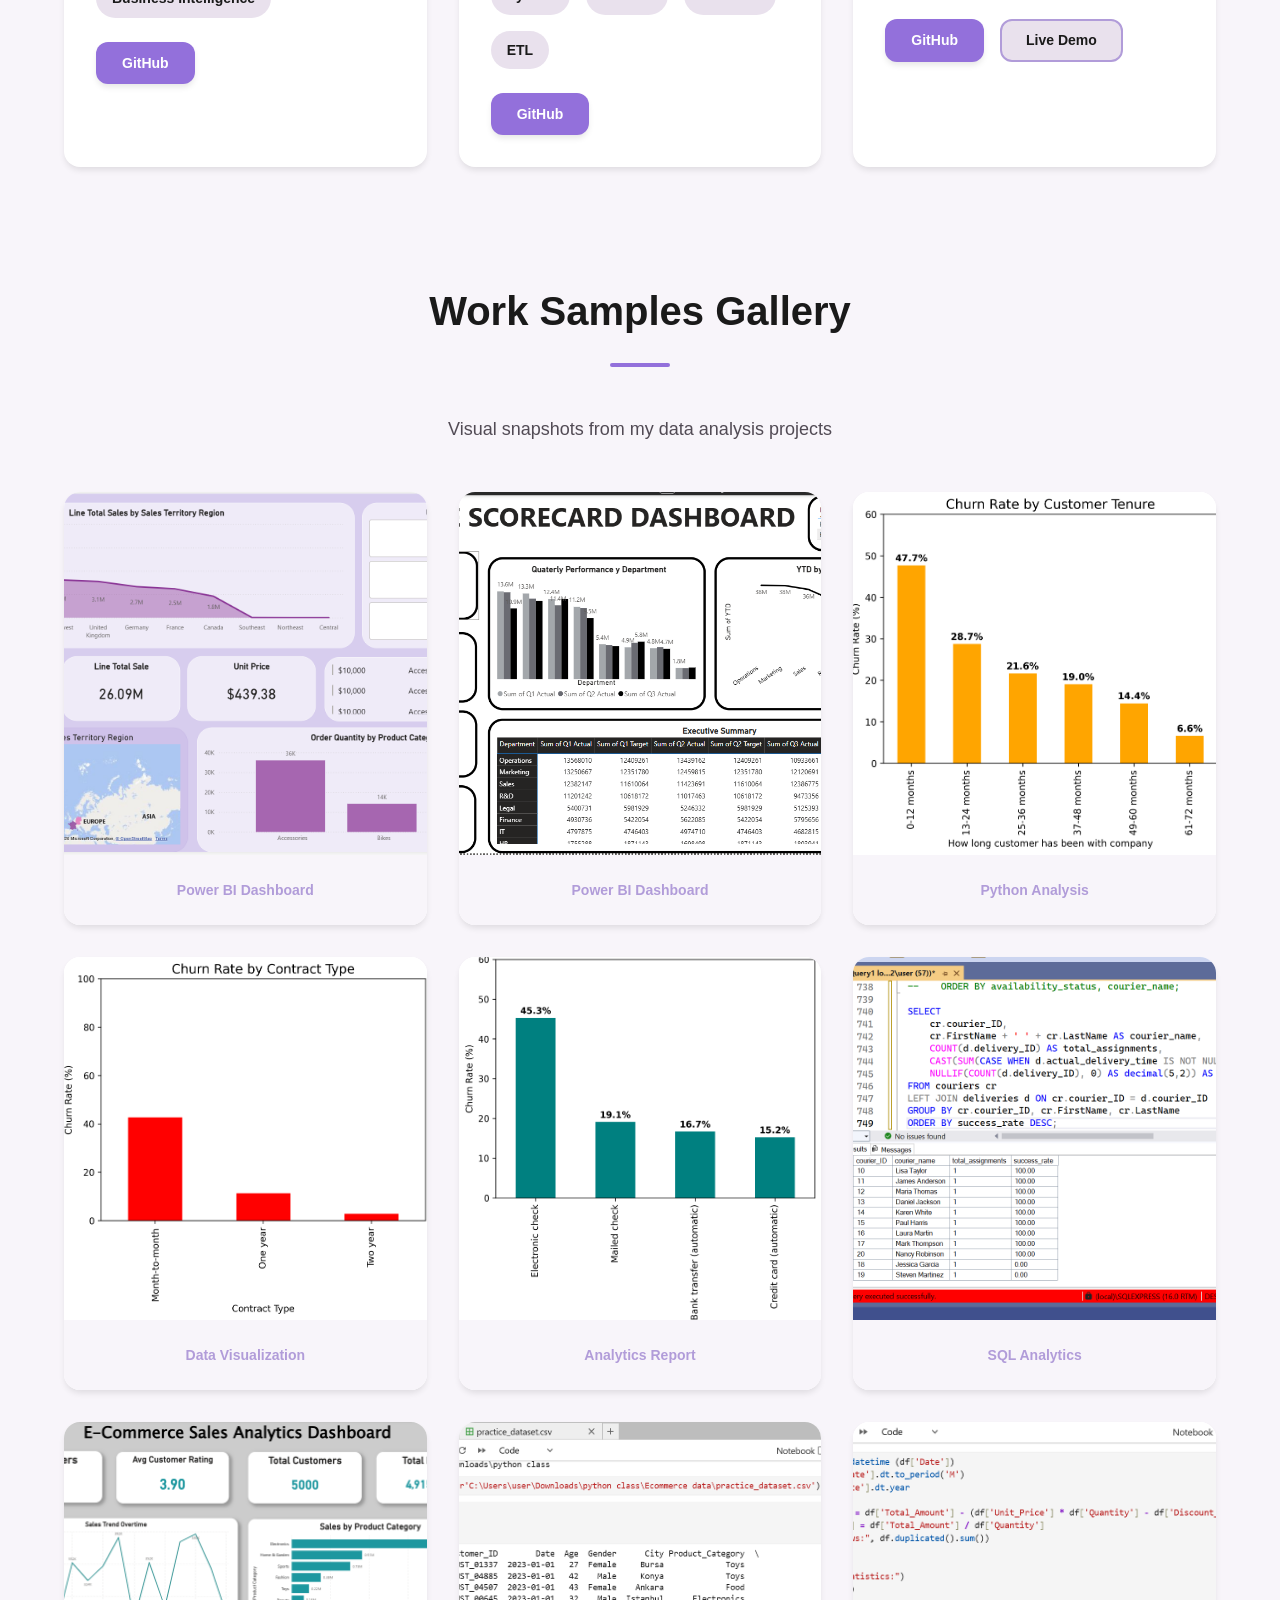
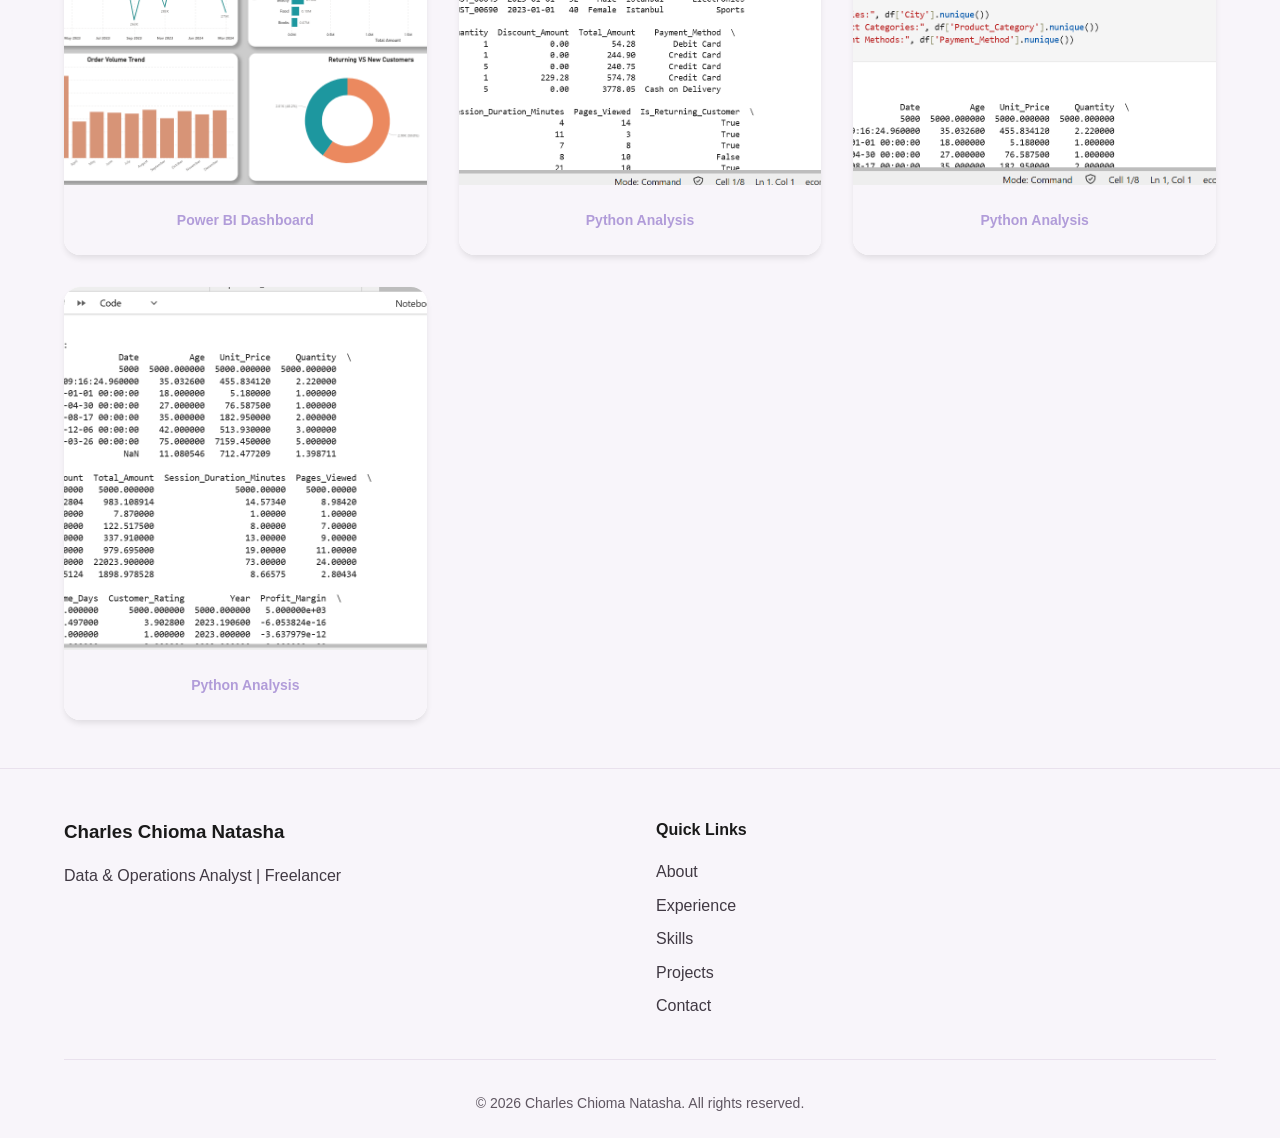
==== commit e5759efd: "Refine portfolio styling and navigation" ====
--- a/projects.html
+++ b/projects.html
@@ -16,6 +16,7 @@
                 <li class="nav-item"><a href="index.html#experience" class="nav-link">Experience</a></li>
                 <li class="nav-item"><a href="index.html#skills" class="nav-link">Skills</a></li>
                 <li class="nav-item"><a href="projects.html" class="nav-link active">Projects</a></li>
+                <li class="nav-item"><a href="#gallery" class="nav-link">Gallery</a></li>
                 <li class="nav-item"><a href="index.html#contact" class="nav-link">Contact</a></li>
             </ul>
             <div class="nav-controls">
--- a/style.css
+++ b/style.css
@@ -3,18 +3,18 @@
    ============================================ */
 :root {
     --bg-primary: #ffffff;
-    --bg-secondary: #f8f9fa;
-    --bg-tertiary: #e9ecef;
+    --bg-secondary: #f8f5fa;
+    --bg-tertiary: #e9e1ed;
     --text-primary: #1a1a1a;
-    --text-secondary: #495057;
-    --text-tertiary: #6c757d;
+    --text-secondary: #403943;
+    --text-tertiary: #5f5661;
     --color-accent: #b19cd9;
     --color-accent-dark: #9370db;
     --color-success: #28a745;
     --color-warning: #ffc107;
     --color-danger: #dc3545;
-    --gradient-primary: linear-gradient(135deg, #b19cd9 0%, #9370db 100%);
-    --gradient-accent: linear-gradient(135deg, #d5c6e0 0%, #b19cd9 100%);
+    --gradient-primary: #9370db;
+    --gradient-accent: #D6CFE2;
     --spacing-xs: 0.5rem;
     --spacing-sm: 1rem;
     --spacing-md: 1.5rem;
@@ -85,14 +85,14 @@
 .hamburger.active span:nth-child(1) { transform: rotate(45deg) translateY(10px); }
 .hamburger.active span:nth-child(2) { opacity: 0; }
 .hamburger.active span:nth-child(3) { transform: rotate(-45deg) translateY(-10px); }
-.hero { display: flex; align-items: center; justify-content: space-between; gap: var(--spacing-xl); padding: var(--spacing-xxl) 0; min-height: 100vh; background: linear-gradient(135deg, rgba(0, 102, 255, 0.05) 0%, rgba(118, 75, 162, 0.05) 100%); }
+.hero { display: flex; align-items: center; justify-content: space-between; gap: var(--spacing-xl); padding: var(--spacing-xxl) 0; min-height: 100vh; background: var(--bg-secondary); }
 .hero-content { flex: 1; animation: slideInLeft 0.8s ease-out; margin-left: 3rem; }
 .hero-title { font-size: var(--font-size-4xl); font-weight: 700; margin-bottom: var(--spacing-sm); background: var(--gradient-primary); -webkit-background-clip: text; -webkit-text-fill-color: transparent; background-clip: text; }
 .hero-subtitle { font-size: var(--font-size-2xl); color: var(--text-secondary); margin-bottom: var(--spacing-md); font-weight: 600; }
 .hero-description { font-size: var(--font-size-lg); color: var(--text-secondary); margin-bottom: var(--spacing-lg); max-width: 500px; line-height: 1.8; }
 .hero-buttons { display: flex; gap: var(--spacing-md); flex-wrap: wrap; align-items: center; }
 .hero-visual { flex: 1; display: flex; justify-content: center; align-items: center; animation: slideInRight 0.8s ease-out; }
-.hero-shape { width: 300px; height: 300px; background: var(--gradient-accent); border-radius: 30% 70% 70% 30% / 30% 30% 70% 70%; animation: blobAnimation 8s infinite; box-shadow: 0 30px 60px rgba(102, 126, 234, 0.3); }
+.hero-shape { width: 300px; height: 300px; background: var(--gradient-accent); border-radius: 30% 70% 70% 30% / 30% 30% 70% 70%; animation: blobAnimation 8s infinite; box-shadow: 0 30px 60px rgba(100, 71, 97, 0.2); }
 @keyframes blobAnimation { 0%, 100% { border-radius: 30% 70% 70% 30% / 30% 30% 70% 70%; } 25% { border-radius: 58% 42% 42% 58% / 58% 58% 42% 42%; } 50% { border-radius: 70% 30% 46% 54% / 30% 30% 61% 70%; } 75% { border-radius: 56% 44% 54% 46% / 5% 61% 39% 95%; } }
 @keyframes slideInLeft { from { opacity: 0; transform: translateX(-50px); } to { opacity: 1; transform: translateX(0); } }
 @keyframes slideInRight { from { opacity: 0; transform: translateX(50px); } to { opacity: 1; transform: translateX(0); } }
@@ -128,7 +128,7 @@
 .experience-date { white-space: nowrap; font-weight: 600; color: var(--color-accent); }
 .experience-list { padding-left: var(--spacing-lg); color: var(--text-secondary); line-height: 1.7; }
 .experience-list li { margin-bottom: var(--spacing-sm); }
-.skills { background: linear-gradient(135deg, rgba(0, 102, 255, 0.03) 0%, rgba(118, 75, 162, 0.03) 100%); }
+.skills { background: var(--bg-secondary); }
 .skills-grid { display: grid; grid-template-columns: repeat(auto-fit, minmax(280px, 1fr)); gap: var(--spacing-lg); }
 .skill-card { background-color: var(--bg-primary); padding: var(--spacing-lg); border-radius: var(--radius-lg); text-align: center; box-shadow: var(--shadow-md); transition: all var(--transition-base); border: 2px solid transparent; }
 .skill-card:hover { transform: translateY(-8px); box-shadow: var(--shadow-lg); border-color: var(--color-accent); }
@@ -148,7 +148,7 @@
 .progress-text { font-weight: 700; color: var(--color-accent); font-size: var(--font-size-sm); }
 .projects { background-color: var(--bg-secondary); }
 .home-page #projects, .home-page #gallery { display: none; }
-.projects-page-header { padding: var(--spacing-xxl) 0 var(--spacing-xl); background: linear-gradient(135deg, rgba(0, 102, 255, 0.05) 0%, rgba(118, 75, 162, 0.05) 100%); }
+.projects-page-header { padding: var(--spacing-xxl) 0 var(--spacing-xl); background: var(--bg-secondary); }
 .projects-page-header .section-title { margin-bottom: var(--spacing-sm); }
 .projects-page-intro { max-width: 680px; margin: 0 auto; text-align: center; color: var(--text-secondary); font-size: var(--font-size-lg); }
 .project-filters { display: flex; justify-content: center; gap: var(--spacing-md); margin-bottom: var(--spacing-xl); flex-wrap: wrap; }
@@ -157,7 +157,7 @@
 .projects-grid { display: grid; grid-template-columns: repeat(auto-fill, minmax(320px, 1fr)); gap: var(--spacing-lg); }
 .project-card { background-color: var(--bg-primary); border-radius: var(--radius-lg); overflow: hidden; box-shadow: var(--shadow-md); transition: all var(--transition-base); opacity: 1; animation: fadeIn 0.5s ease; }
 .project-card.hidden { display: none; opacity: 0; }
-.project-image { width: 100%; height: 200px; background: linear-gradient(135deg, var(--color-accent) 0%, #764ba2 100%); display: flex; align-items: center; justify-content: center; overflow: hidden; position: relative; }
+.project-image { width: 100%; height: 200px; background: var(--color-accent); display: flex; align-items: center; justify-content: center; overflow: hidden; position: relative; }
 .project-image img { width: 100%; height: 100%; object-fit: cover; display: block; }
 .project-placeholder { font-size: var(--font-size-lg); color: white; font-weight: 600; }
 .project-image::before { content: ''; position: absolute; inset: 0; background: rgba(0, 0, 0, 0.3); }
@@ -170,14 +170,14 @@
 .tool-badge { display: inline-block; background-color: var(--bg-tertiary); color: var(--text-primary); padding: var(--spacing-xs) var(--spacing-sm); border-radius: var(--radius-full); font-size: var(--font-size-sm); font-weight: 600; }
 .project-buttons { display: flex; gap: var(--spacing-sm); flex-wrap: wrap; }
 @keyframes fadeIn { from { opacity: 0; } to { opacity: 1; } }
-.contact { background: linear-gradient(135deg, rgba(0, 102, 255, 0.05) 0%, rgba(118, 75, 162, 0.05) 100%); }
+.contact { background: var(--bg-secondary); }
 .contact-content { display: grid; grid-template-columns: 1fr 1fr; gap: var(--spacing-xl); align-items: start; }
 .contact-form { display: flex; flex-direction: column; gap: var(--spacing-md); background-color: var(--bg-primary); padding: var(--spacing-lg); border-radius: var(--radius-lg); box-shadow: var(--shadow-md); }
 .form-group { display: flex; flex-direction: column; gap: var(--spacing-xs); }
 .form-group label { color: var(--text-primary); font-weight: 600; font-size: var(--font-size-sm); }
 .form-group input, .form-group textarea { padding: var(--spacing-sm); border: 2px solid var(--bg-tertiary); border-radius: var(--radius-md); font-family: var(--font-primary); background-color: var(--bg-secondary); color: var(--text-primary); font-size: var(--font-size-base); transition: border-color var(--transition-fast); }
 .form-group input::placeholder, .form-group textarea::placeholder { color: var(--text-tertiary); opacity: 0.7; }
-.form-group input:focus, .form-group textarea:focus { outline: none; border-color: var(--color-accent); box-shadow: 0 0 0 3px rgba(177, 156, 217, 0.1); }
+.form-group input:focus, .form-group textarea:focus { outline: none; border-color: var(--color-accent-dark); box-shadow: 0 0 0 3px rgba(100, 71, 97, 0.14); }
 .contact-info { background-color: var(--bg-primary); padding: var(--spacing-lg); border-radius: var(--radius-lg); box-shadow: var(--shadow-md); }
 .contact-info h3 { font-size: var(--font-size-lg); margin-bottom: var(--spacing-lg); color: var(--text-primary); }
 .contact-item { display: flex; gap: var(--spacing-md); margin-bottom: var(--spacing-lg); align-items: flex-start; }
@@ -223,7 +223,7 @@
 .gallery-item:nth-child(5) { animation-delay: 0.5s; }
 .gallery-card { background-color: var(--bg-primary); border-radius: var(--radius-lg); overflow: hidden; box-shadow: var(--shadow-md); transition: all var(--transition-base); cursor: pointer; height: 100%; display: flex; flex-direction: column; }
 .gallery-card:hover { transform: translateY(-12px); box-shadow: var(--shadow-xl); }
-.gallery-image-wrapper { position: relative; overflow: hidden; width: 100%; aspect-ratio: 1 / 1; background: linear-gradient(135deg, var(--color-accent) 0%, #764ba2 100%); display: flex; align-items: center; justify-content: center; }
+.gallery-image-wrapper { position: relative; overflow: hidden; width: 100%; aspect-ratio: 1 / 1; background: var(--color-accent); display: flex; align-items: center; justify-content: center; }
 .gallery-image-wrapper > a { display: block; width: 100%; height: 100%; }
 .gallery-image-wrapper img { width: 100%; height: 100%; object-fit: cover; transition: transform var(--transition-base); }
 .gallery-card:hover .gallery-image-wrapper img { transform: scale(1.08); }
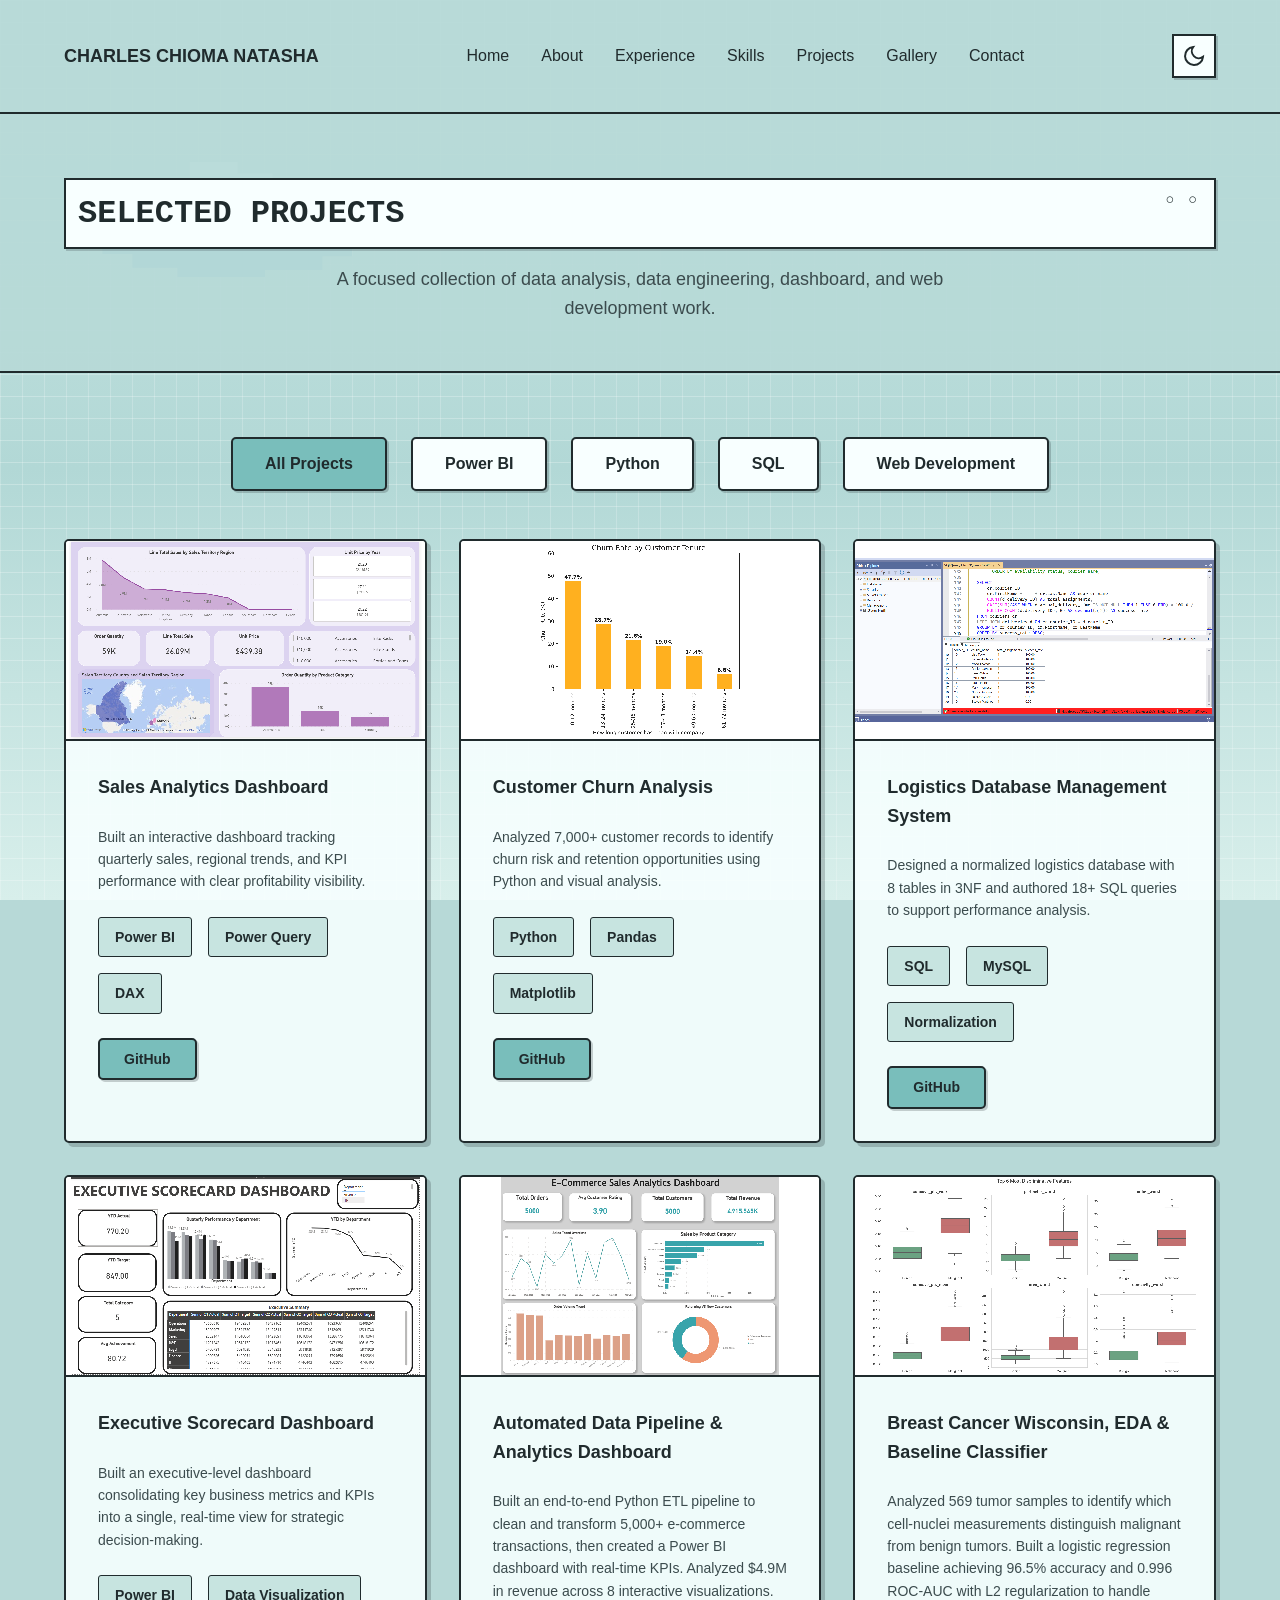
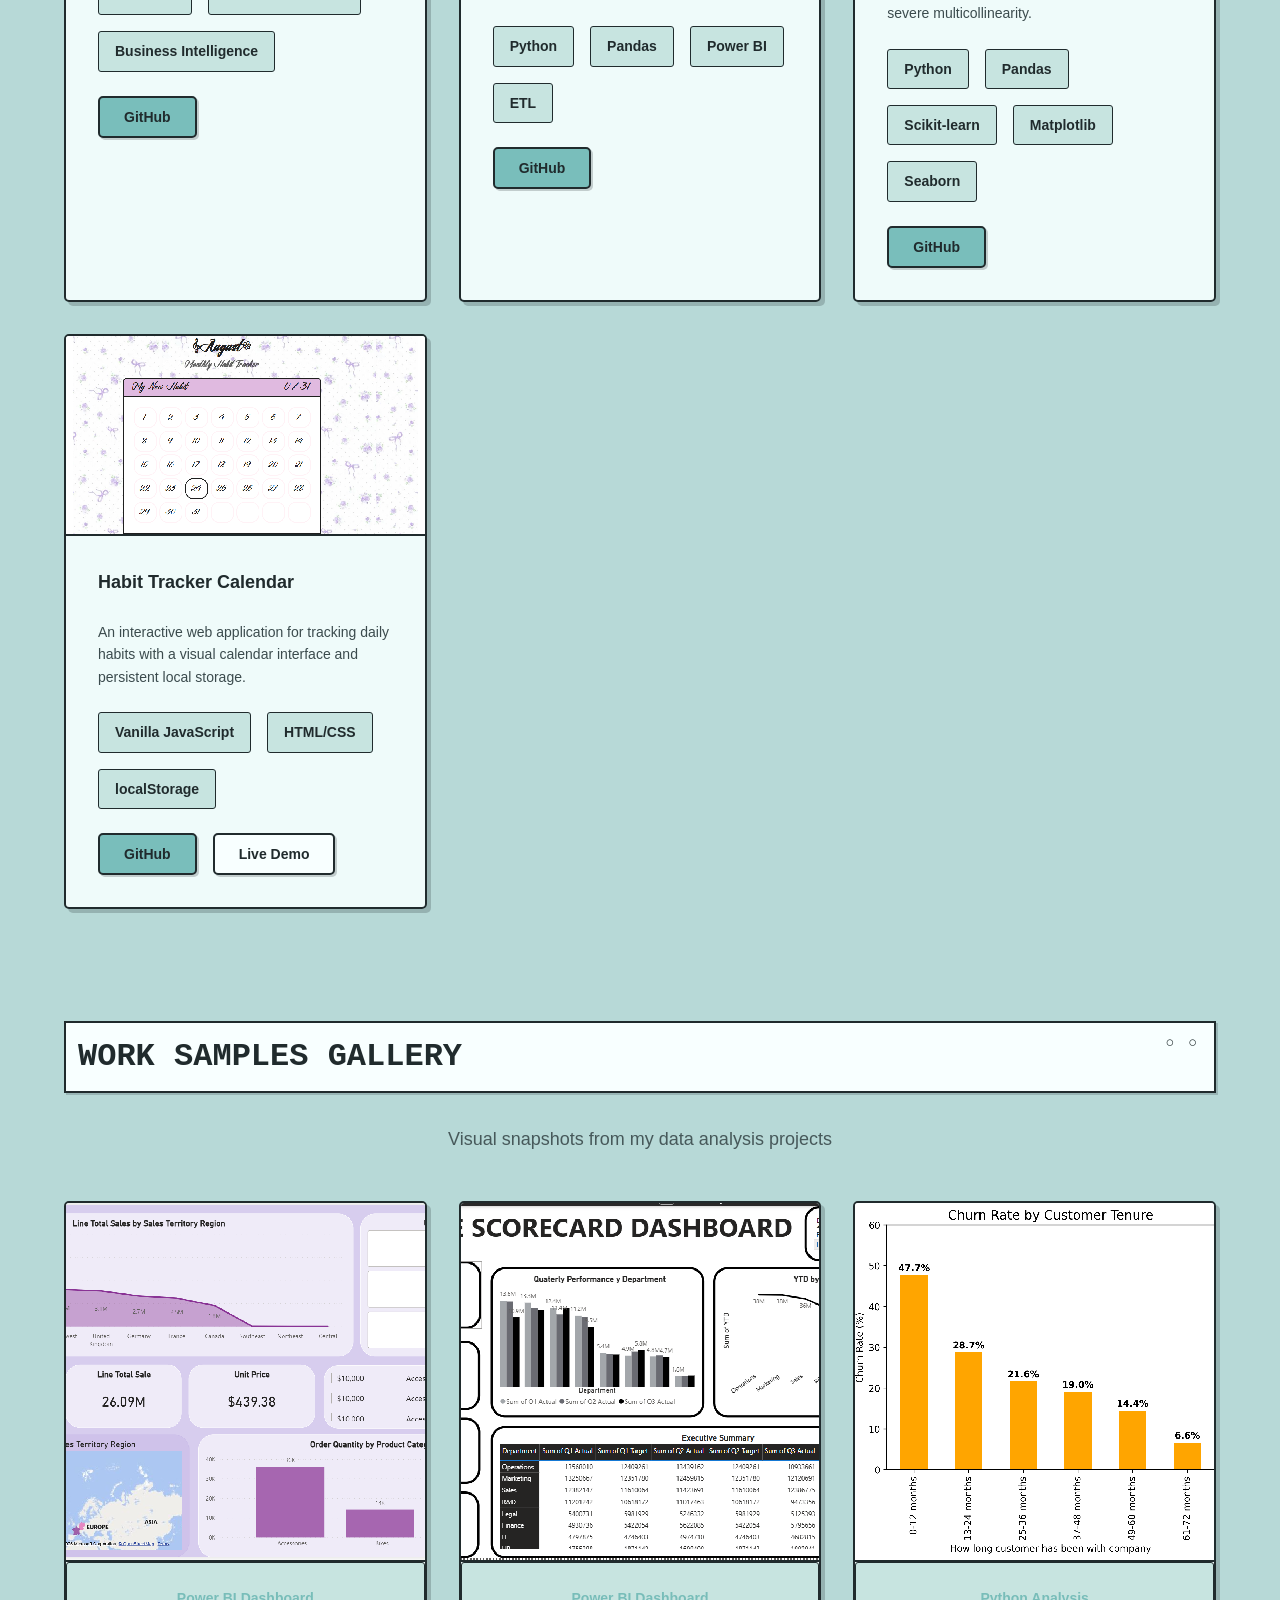
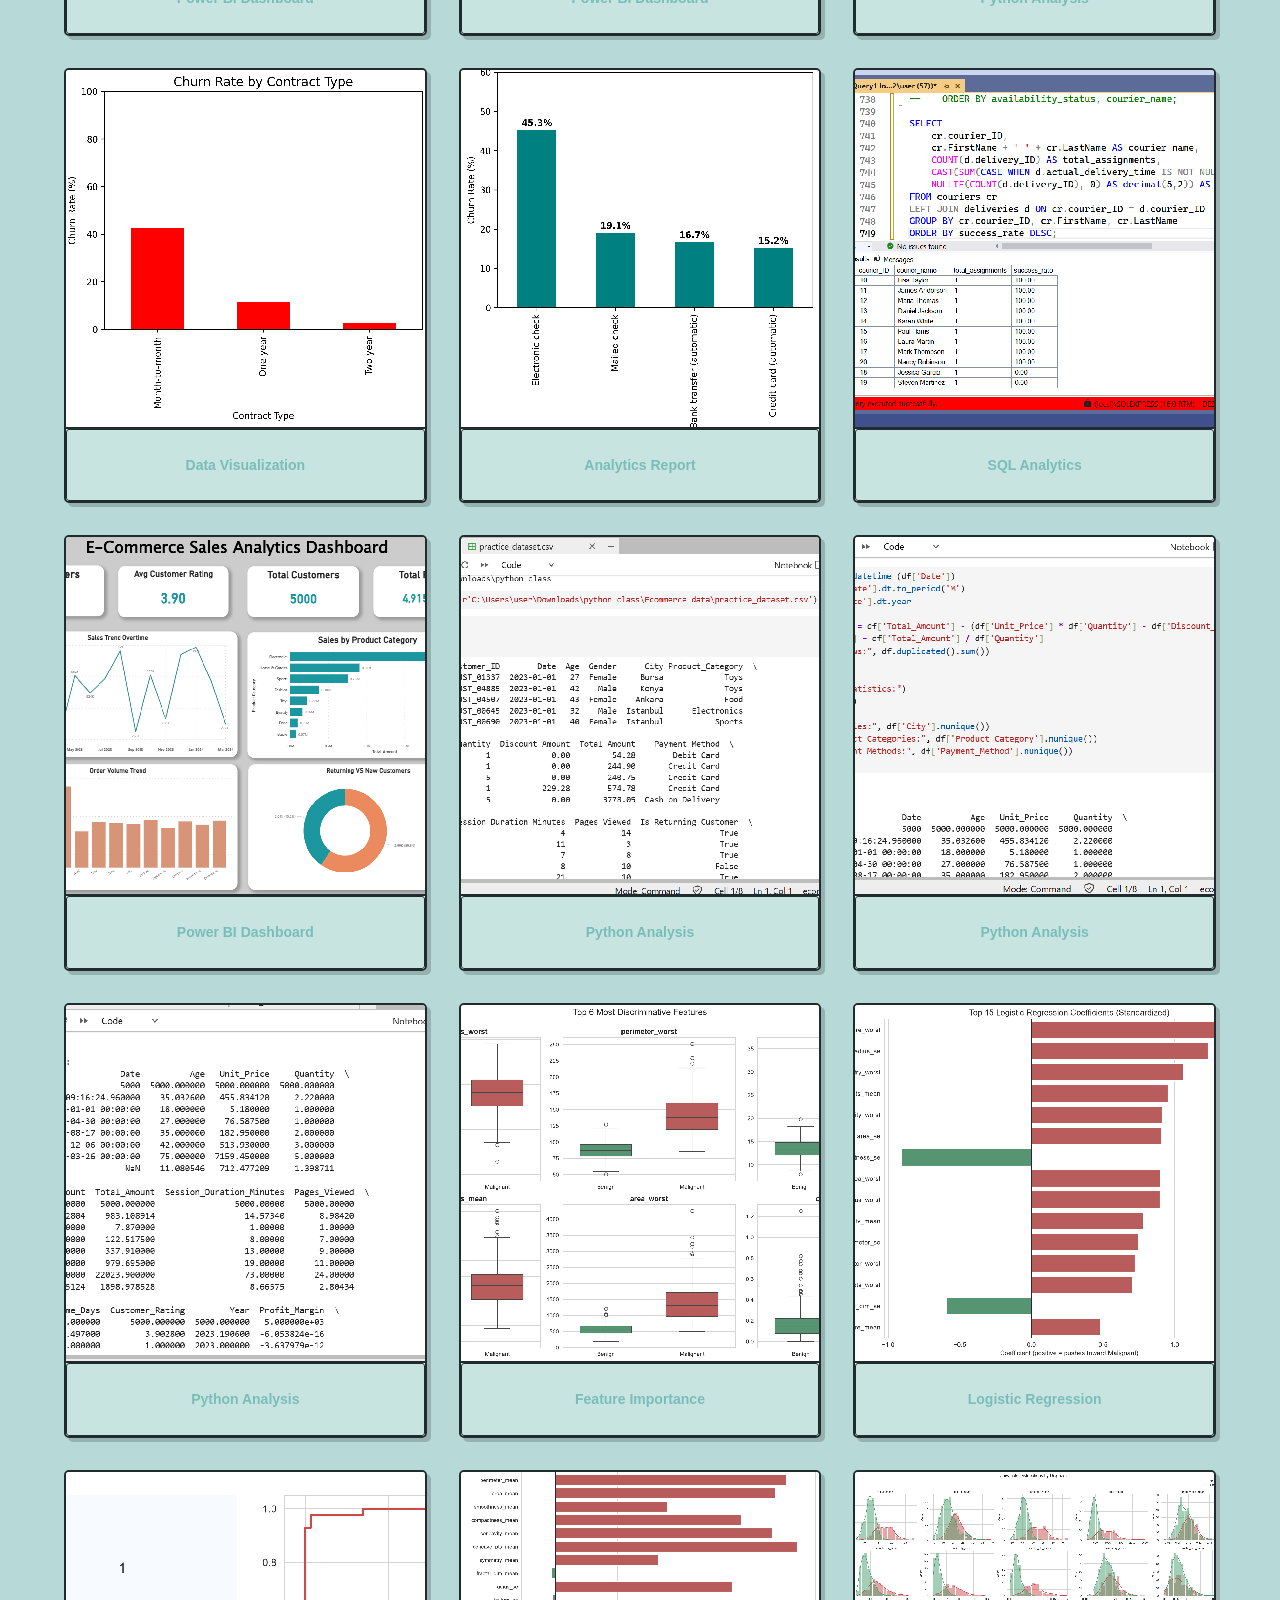
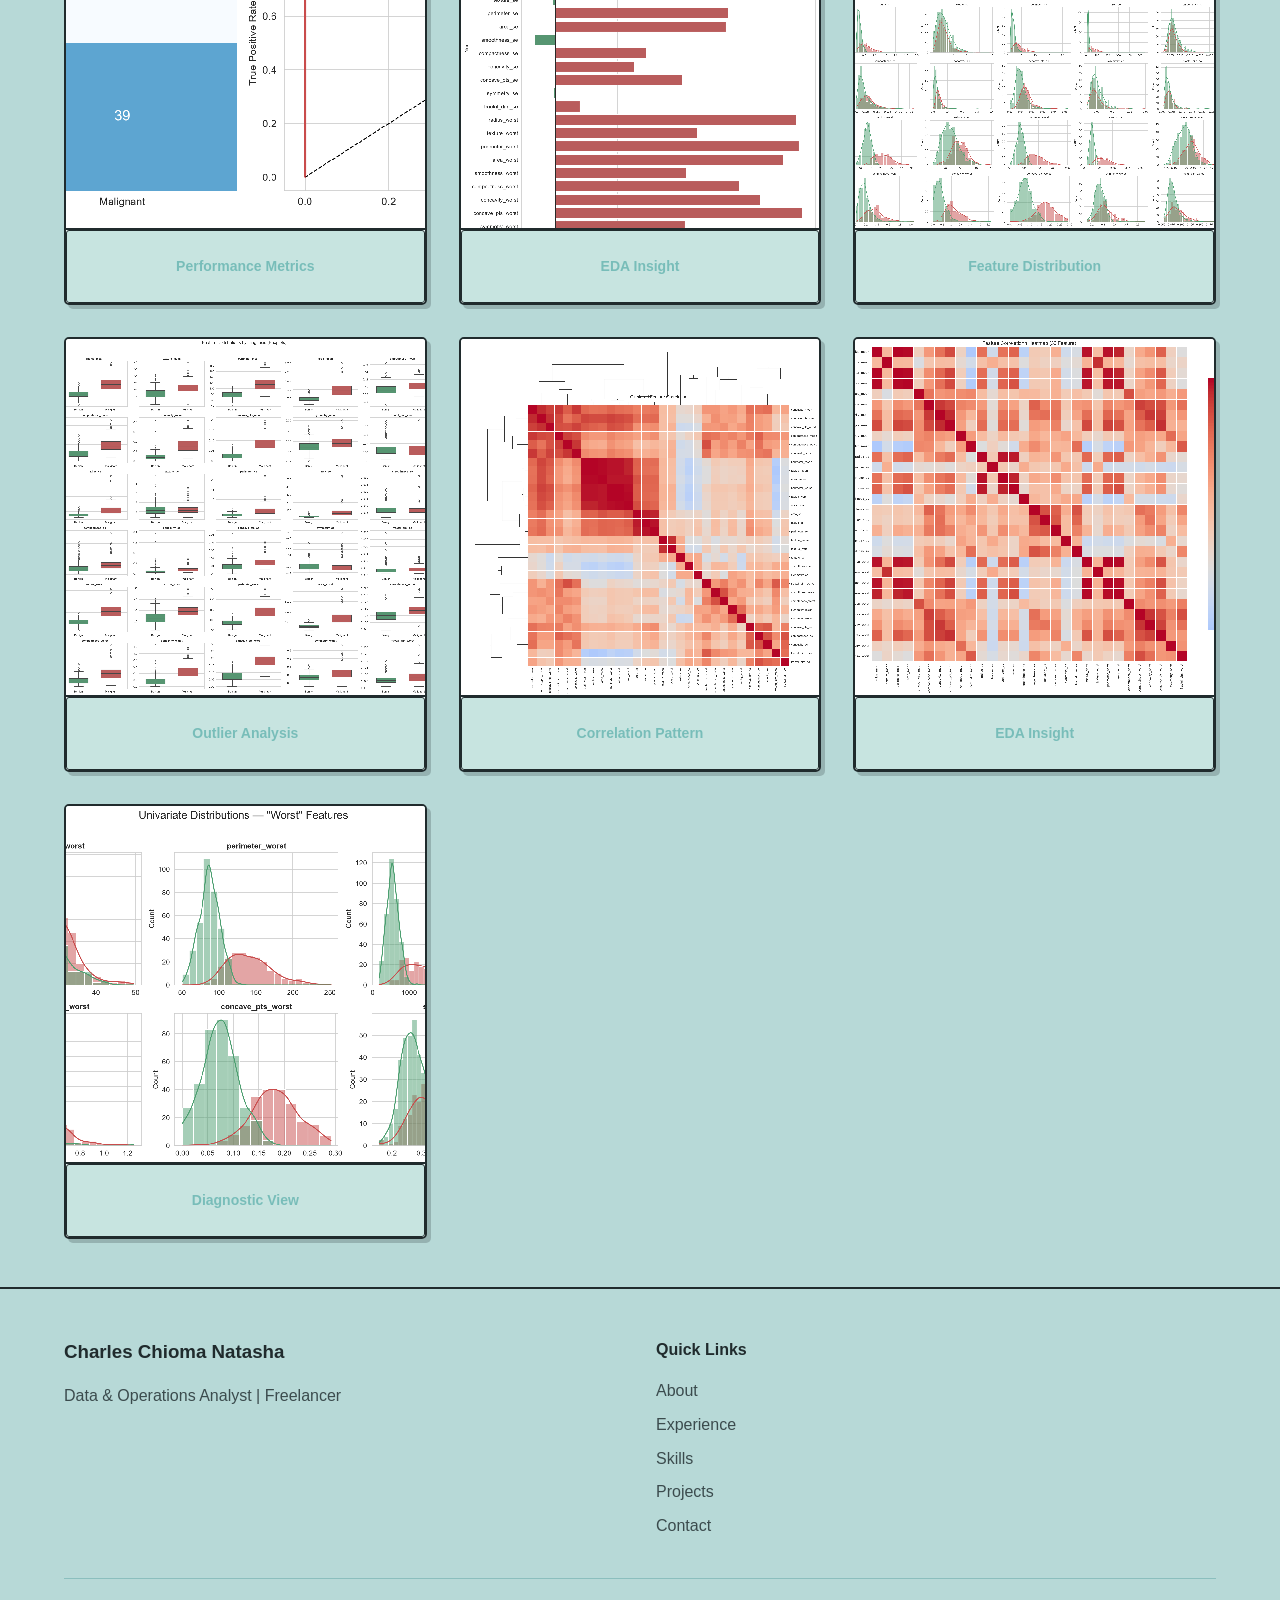
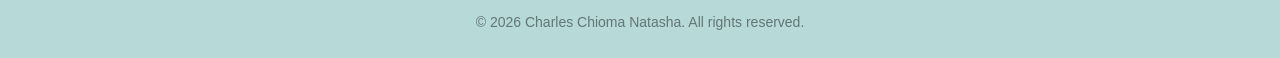
==== commit e8360933: "Update portfolio project gallery and add breast cancer visuals" ====
--- a/projects.html
+++ b/projects.html
@@ -92,6 +92,15 @@
                             <div class="project-buttons"><a href="https://github.com/charlesnatasha/ecommerce-data-pipeline" target="_blank" rel="noopener" class="btn btn-small btn-primary">GitHub</a></div>
                         </div>
                     </div>
+                    <div class="project-card" data-category="python">
+                        <div class="project-image"><img src="assets/top6_features.png" alt="Top six features in breast cancer classification model"></div>
+                        <div class="project-content">
+                            <h3>Breast Cancer Wisconsin, EDA &amp; Baseline Classifier</h3>
+                            <p>Analyzed 569 tumor samples to identify which cell-nuclei measurements distinguish malignant from benign tumors. Built a logistic regression baseline achieving 96.5% accuracy and 0.996 ROC-AUC with L2 regularization to handle severe multicollinearity.</p>
+                            <div class="project-tools"><span class="tool-badge">Python</span><span class="tool-badge">Pandas</span><span class="tool-badge">Scikit-learn</span><span class="tool-badge">Matplotlib</span><span class="tool-badge">Seaborn</span></div>
+                            <div class="project-buttons"><a href="https://github.com/charlesnatasha/breast-cancer-wisconsin-eda" target="_blank" rel="noopener" class="btn btn-small btn-primary">GitHub</a></div>
+                        </div>
+                    </div>
                     <div class="project-card" data-category="web">
                         <div class="project-image"><img src="assets/habit_tracker.png" alt="Habit tracker calendar interface"></div>
                         <div class="project-content">
@@ -120,6 +129,15 @@
                     <div class="gallery-item"><div class="gallery-card"><div class="gallery-image-wrapper"><a href="assets/sample1.png" target="_blank" rel="noopener" aria-label="View full Python analysis sample 1 image"><img src="assets/sample1.png" alt="Python Analysis Sample 1"><div class="gallery-overlay"><p>Python Analysis Sample 1</p></div></a></div><div class="gallery-label">Python Analysis</div></div></div>
                     <div class="gallery-item"><div class="gallery-card"><div class="gallery-image-wrapper"><a href="assets/sample%202.png" target="_blank" rel="noopener" aria-label="View full Python analysis sample 2 image"><img src="assets/sample%202.png" alt="Python Analysis Sample 2"><div class="gallery-overlay"><p>Python Analysis Sample 2</p></div></a></div><div class="gallery-label">Python Analysis</div></div></div>
                     <div class="gallery-item"><div class="gallery-card"><div class="gallery-image-wrapper"><a href="assets/sample%203.png" target="_blank" rel="noopener" aria-label="View full Python analysis sample 3 image"><img src="assets/sample%203.png" alt="Python Analysis Sample 3"><div class="gallery-overlay"><p>Python Analysis Sample 3</p></div></a></div><div class="gallery-label">Python Analysis</div></div></div>
+                    <div class="gallery-item"><div class="gallery-card"><div class="gallery-image-wrapper"><a href="assets/top6_features.png" target="_blank" rel="noopener" aria-label="View full Top 6 Features image"><img src="assets/top6_features.png" alt="Top 6 features analysis"><div class="gallery-overlay"><p>Top 6 Features</p></div></a></div><div class="gallery-label">Feature Importance</div></div></div>
+                    <div class="gallery-item"><div class="gallery-card"><div class="gallery-image-wrapper"><a href="assets/coefficients.png" target="_blank" rel="noopener" aria-label="View full Model Coefficients image"><img src="assets/coefficients.png" alt="Model coefficients plot"><div class="gallery-overlay"><p>Model Coefficients</p></div></a></div><div class="gallery-label">Logistic Regression</div></div></div>
+                    <div class="gallery-item"><div class="gallery-card"><div class="gallery-image-wrapper"><a href="assets/model_evaluation.png" target="_blank" rel="noopener" aria-label="View full Model Evaluation image"><img src="assets/model_evaluation.png" alt="Model evaluation metrics"><div class="gallery-overlay"><p>Model Evaluation</p></div></a></div><div class="gallery-label">Performance Metrics</div></div></div>
+                    <div class="gallery-item"><div class="gallery-card"><div class="gallery-image-wrapper"><a href="assets/target_correlation.png" target="_blank" rel="noopener" aria-label="View full Target Correlation image"><img src="assets/target_correlation.png" alt="Target correlation plot"><div class="gallery-overlay"><p>Target Correlation</p></div></a></div><div class="gallery-label">EDA Insight</div></div></div>
+                    <div class="gallery-item"><div class="gallery-card"><div class="gallery-image-wrapper"><a href="assets/univariate_grid.png" target="_blank" rel="noopener" aria-label="View full Univariate Grid image"><img src="assets/univariate_grid.png" alt="Univariate grid distribution plot"><div class="gallery-overlay"><p>Univariate Grid</p></div></a></div><div class="gallery-label">Feature Distribution</div></div></div>
+                    <div class="gallery-item"><div class="gallery-card"><div class="gallery-image-wrapper"><a href="assets/boxplots_all.png" target="_blank" rel="noopener" aria-label="View full Boxplots image"><img src="assets/boxplots_all.png" alt="Boxplots for all features"><div class="gallery-overlay"><p>Boxplots All</p></div></a></div><div class="gallery-label">Outlier Analysis</div></div></div>
+                    <div class="gallery-item"><div class="gallery-card"><div class="gallery-image-wrapper"><a href="assets/clustermap.png" target="_blank" rel="noopener" aria-label="View full Clustermap image"><img src="assets/clustermap.png" alt="Clustermap of feature correlations"><div class="gallery-overlay"><p>Clustermap</p></div></a></div><div class="gallery-label">Correlation Pattern</div></div></div>
+                    <div class="gallery-item"><div class="gallery-card"><div class="gallery-image-wrapper"><a href="assets/Correlation_heatmap.png" target="_blank" rel="noopener" aria-label="View full Correlation Heatmap image"><img src="assets/Correlation_heatmap.png" alt="Correlation heatmap"><div class="gallery-overlay"><p>Correlation Heatmap</p></div></a></div><div class="gallery-label">EDA Insight</div></div></div>
+                    <div class="gallery-item"><div class="gallery-card"><div class="gallery-image-wrapper"><a href="assets/univariate_worst.png" target="_blank" rel="noopener" aria-label="View full Univariate Worst image"><img src="assets/univariate_worst.png" alt="Worst features univariate distributions"><div class="gallery-overlay"><p>Univariate Worst</p></div></a></div><div class="gallery-label">Diagnostic View</div></div></div>
                 </div>
             </div>
         </section>
--- a/style.css
+++ b/style.css
@@ -53,7 +53,7 @@
 }
 
 * { margin: 0; padding: 0; box-sizing: border-box; }
-html { scroll-behavior: smooth; }
+html { scroll-behavior: smooth; overflow-x: hidden; }
 body {
     font-family: var(--font-primary);
     background-color: var(--bg-primary);
@@ -78,13 +78,17 @@
 .nav-controls { display: flex; gap: var(--spacing-md); align-items: center; }
 .theme-toggle { background: none; border: none; cursor: pointer; padding: var(--spacing-xs); transition: transform var(--transition-fast); display: flex; align-items: center; justify-content: center; }
 .theme-toggle:hover { transform: scale(1.15) rotate(20deg); }
-.theme-icon { width: 24px; height: 24px; stroke: var(--text-primary); transition: all var(--transition-fast); }
+.theme-icon { width: 24px; height: 24px; stroke: var(--text-primary); transition: stroke var(--transition-fast); }
+.theme-icon[hidden] { display: none !important; }
 .theme-toggle:hover .theme-icon { stroke-width: 2.5; }
 .hamburger { display: none; flex-direction: column; cursor: pointer; gap: 5px; }
 .hamburger span { width: 25px; height: 3px; background-color: var(--text-primary); border-radius: var(--radius-sm); transition: var(--transition-base); }
 .hamburger.active span:nth-child(1) { transform: rotate(45deg) translateY(10px); }
 .hamburger.active span:nth-child(2) { opacity: 0; }
 .hamburger.active span:nth-child(3) { transform: rotate(-45deg) translateY(-10px); }
+.nav-controls,
+.hamburger,
+.theme-toggle { position: relative; z-index: 120; }
 .hero { display: flex; align-items: center; justify-content: space-between; gap: var(--spacing-xl); padding: var(--spacing-xxl) 0; min-height: 100vh; background: var(--bg-secondary); }
 .hero-content { flex: 1; animation: slideInLeft 0.8s ease-out; margin-left: 3rem; }
 .hero-title { font-size: var(--font-size-4xl); font-weight: 700; margin-bottom: var(--spacing-sm); background: var(--gradient-primary); -webkit-background-clip: text; -webkit-text-fill-color: transparent; background-clip: text; }
@@ -157,8 +161,8 @@
 .projects-grid { display: grid; grid-template-columns: repeat(auto-fill, minmax(320px, 1fr)); gap: var(--spacing-lg); }
 .project-card { background-color: var(--bg-primary); border-radius: var(--radius-lg); overflow: hidden; box-shadow: var(--shadow-md); transition: all var(--transition-base); opacity: 1; animation: fadeIn 0.5s ease; }
 .project-card.hidden { display: none; opacity: 0; }
-.project-image { width: 100%; height: 200px; background: var(--color-accent); display: flex; align-items: center; justify-content: center; overflow: hidden; position: relative; }
-.project-image img { width: 100%; height: 100%; object-fit: cover; display: block; }
+.project-image { width: 100%; height: 200px; background: #ffffff; display: flex; align-items: center; justify-content: center; overflow: hidden; position: relative; }
+.project-image img { width: 100%; height: 100%; object-fit: contain; display: block; background: #ffffff; }
 .project-placeholder { font-size: var(--font-size-lg); color: white; font-weight: 600; }
 .project-image::before { content: ''; position: absolute; inset: 0; background: rgba(0, 0, 0, 0.3); }
 .project-card:hover .project-image::before { background: rgba(0, 0, 0, 0); }
@@ -206,7 +210,7 @@
 .footer-section a:hover { color: var(--color-accent); }
 .footer-social { display: flex; gap: var(--spacing-md); }
 .footer-bottom { text-align: center; padding-top: var(--spacing-lg); border-top: 1px solid var(--bg-tertiary); color: var(--text-tertiary); font-size: var(--font-size-sm); }
-@media (max-width: 768px) { .nav-menu { position: absolute; top: 70px; left: -100%; flex-direction: column; background-color: var(--bg-secondary); width: 100%; text-align: center; transition: 0.3s; gap: 0; padding: var(--spacing-md) 0; box-shadow: var(--shadow-md); } .nav-menu.active { left: 0; } .hamburger { display: flex; } .nav-item { padding: var(--spacing-md) 0; } .hero { flex-direction: column; min-height: auto; padding: var(--spacing-xl) 0; } .hero-title { font-size: var(--font-size-2xl); } .hero-subtitle { font-size: var(--font-size-xl); } .hero-buttons { flex-direction: column; align-items: flex-start; } .btn { width: 100%; } .hero-visual { width: 100%; margin-top: var(--spacing-lg); } .hero-shape { width: 200px; height: 200px; } .section-title { font-size: var(--font-size-2xl); } .about-content { grid-template-columns: 1fr; gap: var(--spacing-lg); } .about-stats { grid-template-columns: repeat(3, 1fr); gap: var(--spacing-md); } .stat-card { padding: var(--spacing-md); } .stat-number { font-size: var(--font-size-2xl); } .skills-grid { grid-template-columns: 1fr; } .projects-grid { grid-template-columns: 1fr; } .contact-content { grid-template-columns: 1fr; } .testimonials-grid { grid-template-columns: 1fr; } .project-filters { gap: var(--spacing-sm); } .filter-btn { padding: var(--spacing-xs) var(--spacing-md); font-size: var(--font-size-sm); } }
+@media (max-width: 768px) { .nav-menu { position: absolute; top: 70px; left: -100%; z-index: 110; flex-direction: column; background-color: var(--bg-secondary); width: 100%; text-align: center; transition: 0.3s; gap: 0; padding: var(--spacing-md) 0; box-shadow: var(--shadow-md); } .nav-menu.active { left: 0; } .hamburger { display: flex; } .nav-item { padding: var(--spacing-md) 0; } .hero { flex-direction: column; min-height: auto; padding: var(--spacing-xl) 0; } .hero-title { font-size: var(--font-size-2xl); } .hero-subtitle { font-size: var(--font-size-xl); } .hero-buttons { flex-direction: column; align-items: flex-start; } .btn { width: 100%; } .hero-visual { width: 100%; margin-top: var(--spacing-lg); } .hero-shape { width: 200px; height: 200px; } .section-title { font-size: var(--font-size-2xl); } .about-content { grid-template-columns: 1fr; gap: var(--spacing-lg); } .about-stats { grid-template-columns: repeat(3, 1fr); gap: var(--spacing-md); } .stat-card { padding: var(--spacing-md); } .stat-number { font-size: var(--font-size-2xl); } .skills-grid { grid-template-columns: 1fr; } .projects-grid { grid-template-columns: 1fr; } .contact-content { grid-template-columns: 1fr; } .testimonials-grid { grid-template-columns: 1fr; } .project-filters { gap: var(--spacing-sm); } .filter-btn { padding: var(--spacing-xs) var(--spacing-md); font-size: var(--font-size-sm); } }
 @media (max-width: 480px) { .container { padding: 0 var(--spacing-sm); } section { padding: var(--spacing-xl) 0; } .hero-title { font-size: var(--font-size-2xl); } .hero-subtitle { font-size: var(--font-size-lg); } .section-title { font-size: var(--font-size-xl); } .nav-menu { top: 65px; } .nav-logo a { font-size: var(--font-size-lg); } .about-stats { grid-template-columns: 1fr; } .contact-form, .contact-info { padding: var(--spacing-md); } .hero-shape { width: 150px; height: 150px; } .project-buttons { flex-direction: column; } .project-buttons .btn { width: 100%; } }
 @keyframes slideInUp { from { opacity: 0; transform: translateY(30px); } to { opacity: 1; transform: translateY(0); } }
 @keyframes slideInLeft { from { opacity: 0; transform: translateX(-30px); } to { opacity: 1; transform: translateX(0); } }
@@ -234,3 +238,401 @@
 @media (max-width: 768px) { .gallery-grid { grid-template-columns: repeat(auto-fit, minmax(200px, 1fr)); gap: var(--spacing-md); } .gallery-item { animation: slideInLeft 0.5s ease-out forwards; } }
 * { transition: background-color var(--transition-base), color var(--transition-base), border-color var(--transition-base); }
 button, a { transition: background-color var(--transition-base), color var(--transition-base), transform var(--transition-fast), box-shadow var(--transition-fast); }
+
+/* Dreamcore Aero theme */
+:root {
+    --bg-primary: #edf8ff;
+    --bg-secondary: #d9efff;
+    --bg-tertiary: #b8ddf4;
+    --text-primary: #173b5b;
+    --text-secondary: #3d607b;
+    --text-tertiary: #66839a;
+    --color-accent: #398cc4;
+    --color-accent-dark: #216994;
+    --gradient-primary: linear-gradient(135deg, #277db8, #79c8ed);
+    --gradient-accent: linear-gradient(145deg, rgba(255,255,255,.92), rgba(143,211,245,.72));
+    --font-primary: 'Trebuchet MS', 'Segoe UI', sans-serif;
+    --shadow-sm: 0 2px 7px rgba(37, 102, 144, .14);
+    --shadow-md: 0 8px 22px rgba(37, 102, 144, .18);
+    --shadow-lg: 0 14px 32px rgba(37, 102, 144, .22);
+    --shadow-xl: 0 22px 45px rgba(37, 102, 144, .26);
+}
+
+body {
+    background:
+        radial-gradient(circle at 12% 18%, rgba(255,255,255,.96) 0 4%, transparent 22%),
+        radial-gradient(circle at 86% 8%, rgba(255,255,255,.7), transparent 26%),
+        linear-gradient(145deg, #d9f2ff 0%, #f4eaff 54%, #d4f4ff 100%);
+    background-attachment: fixed;
+    overflow-x: hidden;
+}
+
+body::before,
+body::after {
+    content: '';
+    position: fixed;
+    z-index: -1;
+    pointer-events: none;
+    border-radius: 50%;
+    border: 1px solid rgba(255,255,255,.78);
+    background: radial-gradient(circle at 30% 25%, rgba(255,255,255,.88), rgba(139,214,246,.2) 38%, rgba(255,255,255,.04) 70%);
+    box-shadow: inset -10px -12px 20px rgba(67,157,205,.12), 0 8px 18px rgba(72,148,192,.12);
+    animation: bubbleDrift 14s ease-in-out infinite alternate;
+}
+
+body::before { width: 110px; height: 110px; left: 4vw; top: 28vh; }
+body::after { width: 54px; height: 54px; right: 10vw; top: 66vh; animation-delay: -5s; }
+
+@keyframes bubbleDrift {
+    from { transform: translate3d(0, 12px, 0) rotate(-4deg); }
+    to { transform: translate3d(18px, -24px, 0) rotate(5deg); }
+}
+
+.navbar {
+    background: linear-gradient(180deg, rgba(255,255,255,.88), rgba(202,235,255,.7));
+    border-bottom: 1px solid rgba(255,255,255,.9);
+    box-shadow: 0 5px 18px rgba(50, 111, 149, .2), inset 0 1px rgba(255,255,255,.95);
+    backdrop-filter: blur(16px);
+}
+
+.nav-logo a,
+.hero-title,
+.stat-number {
+    background: linear-gradient(135deg, #17669c, #8d64bc 70%, #4eacd2);
+    -webkit-background-clip: text;
+    background-clip: text;
+    -webkit-text-fill-color: transparent;
+}
+
+.nav-link { color: var(--text-primary); }
+.nav-link::after { background: linear-gradient(90deg, #45a7d8, #8e6fbe); }
+.section-title::after { background: var(--gradient-primary); box-shadow: 0 2px 7px rgba(57,140,196,.35); }
+
+.hero,
+.about,
+.skills,
+.projects,
+.contact,
+.testimonials,
+.gallery,
+.projects-page-header,
+.experience,
+.footer { background: transparent; }
+
+.hero { position: relative; }
+.hero-content,
+.hero-visual { position: relative; z-index: 1; }
+.hero-shape {
+    background: var(--gradient-accent);
+    border: 1px solid rgba(255,255,255,.8);
+    box-shadow: inset 14px 12px 24px rgba(255,255,255,.7), inset -18px -20px 28px rgba(65,148,193,.16), 0 25px 45px rgba(79,136,178,.24);
+}
+
+.btn,
+.project-shortcut,
+.filter-btn {
+    border-radius: 7px;
+    box-shadow: inset 0 1px rgba(255,255,255,.85), 0 4px 10px rgba(48,113,151,.16);
+}
+.btn-primary,
+.filter-btn:hover,
+.filter-btn.active,
+.project-shortcut:hover { background: var(--gradient-primary); }
+.btn-secondary,
+.btn-outline,
+.project-shortcut,
+.filter-btn { border-color: rgba(57,140,196,.65); }
+
+.stat-card,
+.skill-card,
+.experience-card,
+.project-card,
+.gallery-card,
+.contact-form,
+.contact-info,
+.testimonial-card {
+    background: linear-gradient(145deg, rgba(255,255,255,.78), rgba(221,242,255,.58));
+    border: 1px solid rgba(255,255,255,.86);
+    box-shadow: inset 0 1px rgba(255,255,255,.95), var(--shadow-md);
+    backdrop-filter: blur(12px);
+}
+.experience-card { border-left: 4px solid #398cc4; }
+.testimonial-card { border-left-color: #8d6cbb; }
+.tool-badge,
+.progress-bar,
+.gallery-label { background: rgba(183,222,244,.62); }
+.progress { background: var(--gradient-primary); }
+.project-image,
+.gallery-image-wrapper { background: linear-gradient(135deg, #4caed8, #9f80c4); }
+.project-image::before { background: linear-gradient(135deg, rgba(34,101,143,.22), rgba(136,99,174,.18)); }
+.footer { border-top-color: rgba(255,255,255,.8); }
+
+body.dark-mode {
+    --bg-primary: #172b45;
+    --bg-secondary: #203b59;
+    --bg-tertiary: #315778;
+    --text-primary: #edf8ff;
+    --text-secondary: #c0d9e9;
+    --text-tertiary: #91b3c9;
+    --color-accent: #82c9ee;
+    --color-accent-dark: #b9e5fa;
+    background: radial-gradient(circle at 20% 10%, #315778, transparent 38%), linear-gradient(145deg, #152c49, #332b58 58%, #183b55);
+}
+body.dark-mode .navbar { background: linear-gradient(180deg, rgba(35,67,98,.92), rgba(23,45,70,.86)); }
+body.dark-mode .stat-card,
+body.dark-mode .skill-card,
+body.dark-mode .experience-card,
+body.dark-mode .project-card,
+body.dark-mode .gallery-card,
+body.dark-mode .contact-form,
+body.dark-mode .contact-info,
+body.dark-mode .testimonial-card { background: linear-gradient(145deg, rgba(49,87,120,.84), rgba(26,48,76,.78)); border-color: rgba(164,218,244,.2); }
+
+/* Pixel portfolio.exe direction */
+:root {
+    --bg-primary: #f8ffff;
+    --bg-secondary: #b7d9d7;
+    --bg-tertiary: #8bbfbe;
+    --text-primary: #202b2d;
+    --text-secondary: #3b4b4d;
+    --text-tertiary: #637678;
+    --color-accent: #78bdb9;
+    --color-accent-dark: #3f8885;
+    --gradient-primary: #79bebb;
+    --gradient-accent: #e8f6f3;
+    --font-primary: 'Trebuchet MS', 'Segoe UI', sans-serif;
+    --shadow-sm: 2px 2px 0 rgba(32,43,45,.2);
+    --shadow-md: 4px 4px 0 rgba(32,43,45,.22);
+    --shadow-lg: 6px 6px 0 rgba(32,43,45,.22);
+    --radius-sm: 4px;
+    --radius-md: 6px;
+    --radius-lg: 7px;
+}
+
+body {
+    background-color: #b7d9d7;
+    background-image:
+        linear-gradient(rgba(255,255,255,.25) 1px, transparent 1px),
+        linear-gradient(90deg, rgba(255,255,255,.2) 1px, transparent 1px),
+        linear-gradient(180deg, #cce7e3 0%, #b2d8d6 52%, #d8efeb 100%);
+    background-size: 22px 22px, 22px 22px, auto;
+    color: var(--text-primary);
+    image-rendering: pixelated;
+}
+
+body::before,
+body::after {
+    border: 0;
+    border-radius: 0;
+    background: none;
+    box-shadow: none;
+    animation: none;
+    z-index: -1;
+}
+
+body::before {
+    width: 150px;
+    height: 40px;
+    left: 9vw;
+    top: 22vh;
+    background: #fff;
+    opacity: .9;
+    box-shadow: 18px -14px 0 4px #fff, 55px -8px 0 8px #fff, 93px 4px 0 2px #fff, 126px 10px 0 -2px #fff;
+}
+
+body::after {
+    width: 190px;
+    height: 34px;
+    right: 5vw;
+    top: 71vh;
+    background: #fff;
+    opacity: .82;
+    box-shadow: -20px -12px 0 5px #fff, -64px -4px 0 10px #fff, -115px 8px 0 2px #fff;
+}
+
+.navbar,
+.projects-page-header {
+    background: rgba(183,217,215,.92);
+    border-bottom: 2px solid var(--text-primary);
+    box-shadow: none;
+    backdrop-filter: none;
+}
+
+.nav-container { min-height: 64px; }
+.nav-logo a { color: var(--text-primary); -webkit-text-fill-color: initial; background: none; font-size: var(--font-size-lg); text-transform: uppercase; }
+.nav-link { color: var(--text-primary); }
+.nav-link::after { height: 3px; background: var(--text-primary); }
+.theme-toggle { border: 2px solid var(--text-primary); background: #f8ffff; box-shadow: 2px 2px 0 rgba(32,43,45,.22); }
+.theme-icon { stroke: var(--text-primary); }
+
+.hero,
+.about,
+.skills,
+.projects,
+.contact,
+.testimonials,
+.gallery,
+.experience,
+.footer { background: transparent; }
+
+.hero { min-height: 88vh; padding-top: var(--spacing-xl); }
+.hero-content { padding: var(--spacing-lg); background: rgba(248,255,255,.7); border: 2px solid var(--text-primary); box-shadow: var(--shadow-md); }
+.hero-title { color: var(--text-primary); -webkit-text-fill-color: initial; background: none; font-family: 'Courier New', monospace; font-size: clamp(2rem, 5vw, 3.5rem); text-transform: uppercase; }
+.hero-subtitle { color: var(--text-primary); font-family: 'Courier New', monospace; }
+.hero-shape { width: 300px; height: 230px; border: 2px solid var(--text-primary); border-radius: 3px; background: #fff; box-shadow: var(--shadow-md); position: relative; }
+.hero-shape::before { content: 'WELCOME.EXE'; position: absolute; inset: 10px 10px auto; padding: 6px 8px; border: 2px solid var(--text-primary); background: #b7d9d7; color: var(--text-primary); font-family: 'Courier New', monospace; font-size: .78rem; }
+.hero-shape::after { content: '☁  ☁'; position: absolute; left: 24px; right: 20px; bottom: 24px; height: 72px; padding-top: 12px; color: #fff; background: #b7d9d7; font-size: 2rem; text-align: center; border-top: 2px solid var(--text-primary); }
+
+.section-title { font-family: 'Courier New', monospace; text-transform: uppercase; font-size: clamp(1.35rem, 3vw, 2rem); text-align: left; padding: 8px 12px; margin-bottom: var(--spacing-lg); border: 2px solid var(--text-primary); background: #f8ffff; box-shadow: var(--shadow-sm); }
+.section-title::after { display: none; }
+.section-title::before { content: '○ ○'; float: right; font-family: var(--font-primary); font-size: .9rem; letter-spacing: 5px; }
+
+.stat-card,
+.skill-card,
+.experience-card,
+.project-card,
+.gallery-card,
+.contact-form,
+.contact-info,
+.testimonial-card {
+    background: rgba(248,255,255,.88);
+    border: 2px solid var(--text-primary);
+    border-radius: 5px;
+    box-shadow: var(--shadow-md);
+    backdrop-filter: none;
+}
+.experience-card { border-left: 2px solid var(--text-primary); }
+.testimonial-card { border-left: 2px solid var(--text-primary); }
+.stat-number { color: var(--text-primary); -webkit-text-fill-color: initial; background: none; }
+.skill-card:hover,
+.project-card:hover,
+.gallery-card:hover,
+.stat-card:hover,
+.experience-card:hover { transform: translate(-2px, -3px); box-shadow: var(--shadow-lg); }
+
+.btn,
+.project-shortcut,
+.filter-btn { border: 2px solid var(--text-primary); border-radius: 5px; box-shadow: 2px 2px 0 rgba(32,43,45,.22); color: var(--text-primary); }
+.btn-primary,
+.filter-btn:hover,
+.filter-btn.active,
+.project-shortcut:hover { background: #79bebb; color: var(--text-primary); }
+.btn-secondary,
+.btn-outline,
+.project-shortcut,
+.filter-btn { background: #f8ffff; border-color: var(--text-primary); }
+.btn:hover,
+.filter-btn:hover,
+.project-shortcut:hover { transform: translate(-1px, -1px); box-shadow: 3px 3px 0 rgba(32,43,45,.25); }
+.tool-badge,
+.progress-bar,
+.gallery-label { background: #c7e4e0; border: 1px solid var(--text-primary); border-radius: 3px; }
+.progress { background: #79bebb; }
+.project-image,
+.gallery-image-wrapper { background: #a6d3d0; border-bottom: 2px solid var(--text-primary); }
+.project-image::before { background: rgba(255,255,255,.12); }
+.footer { border-top: 2px solid var(--text-primary); }
+
+body.dark-mode {
+    --bg-primary: #eef8f6;
+    --bg-secondary: #557b7c;
+    --bg-tertiary: #3f6265;
+    --text-primary: #f4ffff;
+    --text-secondary: #d3ebe8;
+    --text-tertiary: #bbd5d2;
+    --color-accent: #8fc9c4;
+    --color-accent-dark: #b5e1dc;
+    background-color: #426466;
+    background-image: linear-gradient(rgba(255,255,255,.08) 1px, transparent 1px), linear-gradient(90deg, rgba(255,255,255,.06) 1px, transparent 1px), linear-gradient(180deg, #507a7b, #304f52);
+}
+body.dark-mode .navbar,
+body.dark-mode .projects-page-header { background: rgba(63,98,101,.95); }
+body.dark-mode .hero-content,
+body.dark-mode .stat-card,
+body.dark-mode .skill-card,
+body.dark-mode .experience-card,
+body.dark-mode .project-card,
+body.dark-mode .gallery-card,
+body.dark-mode .contact-form,
+body.dark-mode .contact-info,
+body.dark-mode .testimonial-card,
+body.dark-mode .section-title { background: rgba(47,76,79,.94); }
+body.dark-mode .hero-shape { background: #f8ffff; }
+body.dark-mode .btn-primary,
+body.dark-mode .filter-btn:hover,
+body.dark-mode .filter-btn.active,
+body.dark-mode .project-shortcut:hover {
+    background: #8fc9c4;
+    color: #202b2d;
+}
+body.dark-mode .btn-secondary,
+body.dark-mode .btn-outline,
+body.dark-mode .project-shortcut,
+body.dark-mode .filter-btn {
+    background: #2f4c4f;
+    color: #f4ffff;
+    border-color: #b5e1dc;
+}
+body.dark-mode .theme-toggle {
+    background: #2f4c4f !important;
+    border-color: #b5e1dc !important;
+}
+body.dark-mode .theme-icon { stroke: #f4ffff !important; }
+body.dark-mode .tool-badge,
+body.dark-mode .progress-text {
+    color: #f4ffff;
+}
+
+.navbar { position: relative; z-index: 200; }
+main,
+.footer { position: relative; z-index: 1; }
+
+body::before,
+body::after {
+    display: block;
+    position: fixed;
+    z-index: -1;
+    pointer-events: none;
+    content: '';
+    background: linear-gradient(180deg, #e9fbff 0 35%, #b8e5f3 36% 68%, #75b7d3 69% 100%);
+    clip-path: polygon(0 45%, 8% 45%, 8% 30%, 20% 30%, 20% 14%, 35% 14%, 35% 0, 54% 0, 54% 10%, 68% 10%, 68% 22%, 84% 22%, 84% 38%, 100% 38%, 100% 82%, 88% 82%, 88% 94%, 65% 94%, 65% 100%, 30% 100%, 30% 92%, 12% 92%, 12% 80%, 0 80%);
+    filter: drop-shadow(5px 5px 0 rgba(60,113,146,.7));
+}
+
+body::before { width: 250px; height: 115px; left: 8vw; top: 18vh; }
+body::after { width: 180px; height: 84px; right: 7vw; top: 68vh; opacity: .72; }
+
+.falling-clouds {
+    position: fixed;
+    inset: 0;
+    z-index: 0;
+    overflow: hidden;
+    pointer-events: none;
+}
+
+.falling-cloud {
+    position: absolute;
+    top: -2rem;
+    width: auto;
+    height: auto;
+    color: #fff;
+    font-size: 1rem;
+    line-height: 1;
+    text-shadow: 1px 1px 0 rgba(60,113,146,.45);
+    animation: fallingCloud linear infinite;
+}
+
+.falling-cloud:nth-child(3n) { transform: scale(.72); }
+.falling-cloud:nth-child(3n + 1) { transform: scale(1.05); }
+.falling-cloud:nth-child(4n) { filter: hue-rotate(12deg); }
+
+@keyframes fallingCloud {
+    0% { transform: translate3d(0, -8vh, 0); opacity: 0; }
+    12% { opacity: .9; }
+    88% { opacity: .8; }
+    100% { transform: translate3d(28px, 112vh, 0); opacity: 0; }
+}
+
+@media (prefers-reduced-motion: reduce) {
+    .falling-cloud { animation: none; opacity: .55; top: 10vh; }
+}
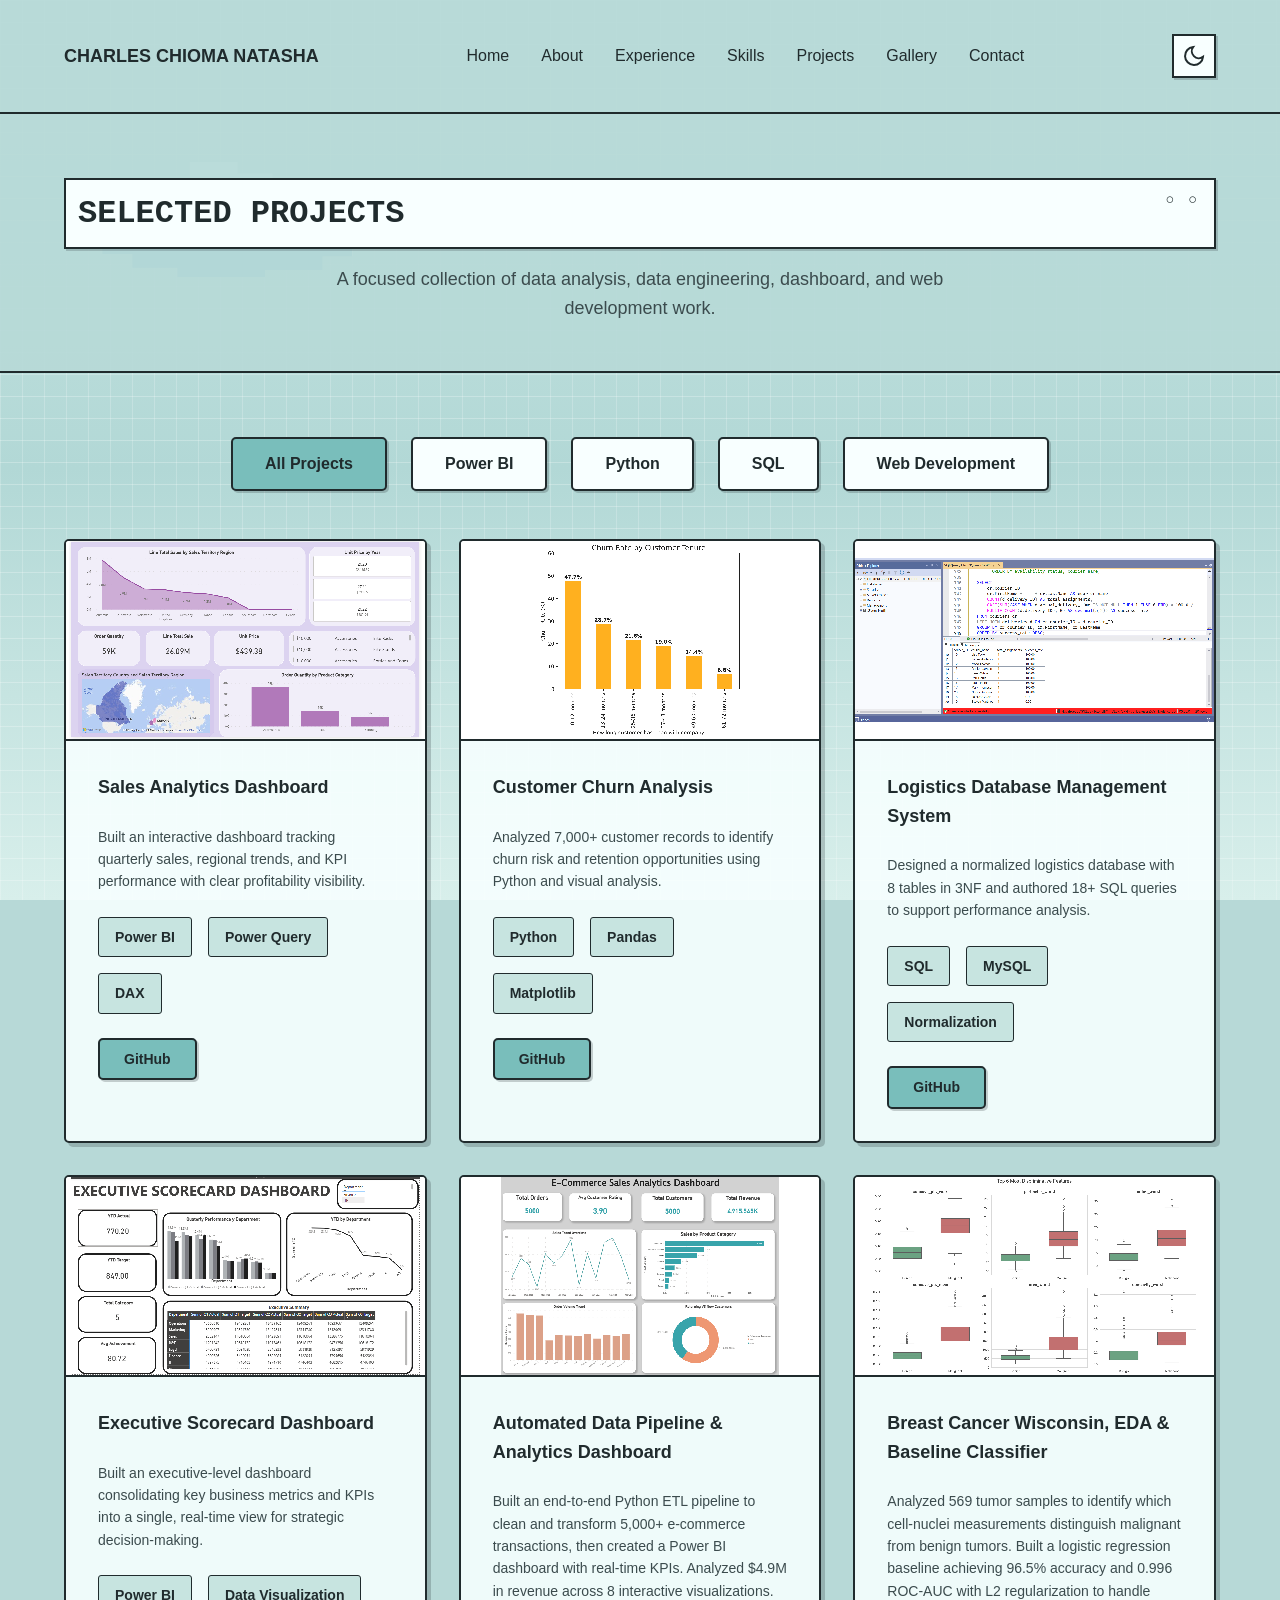
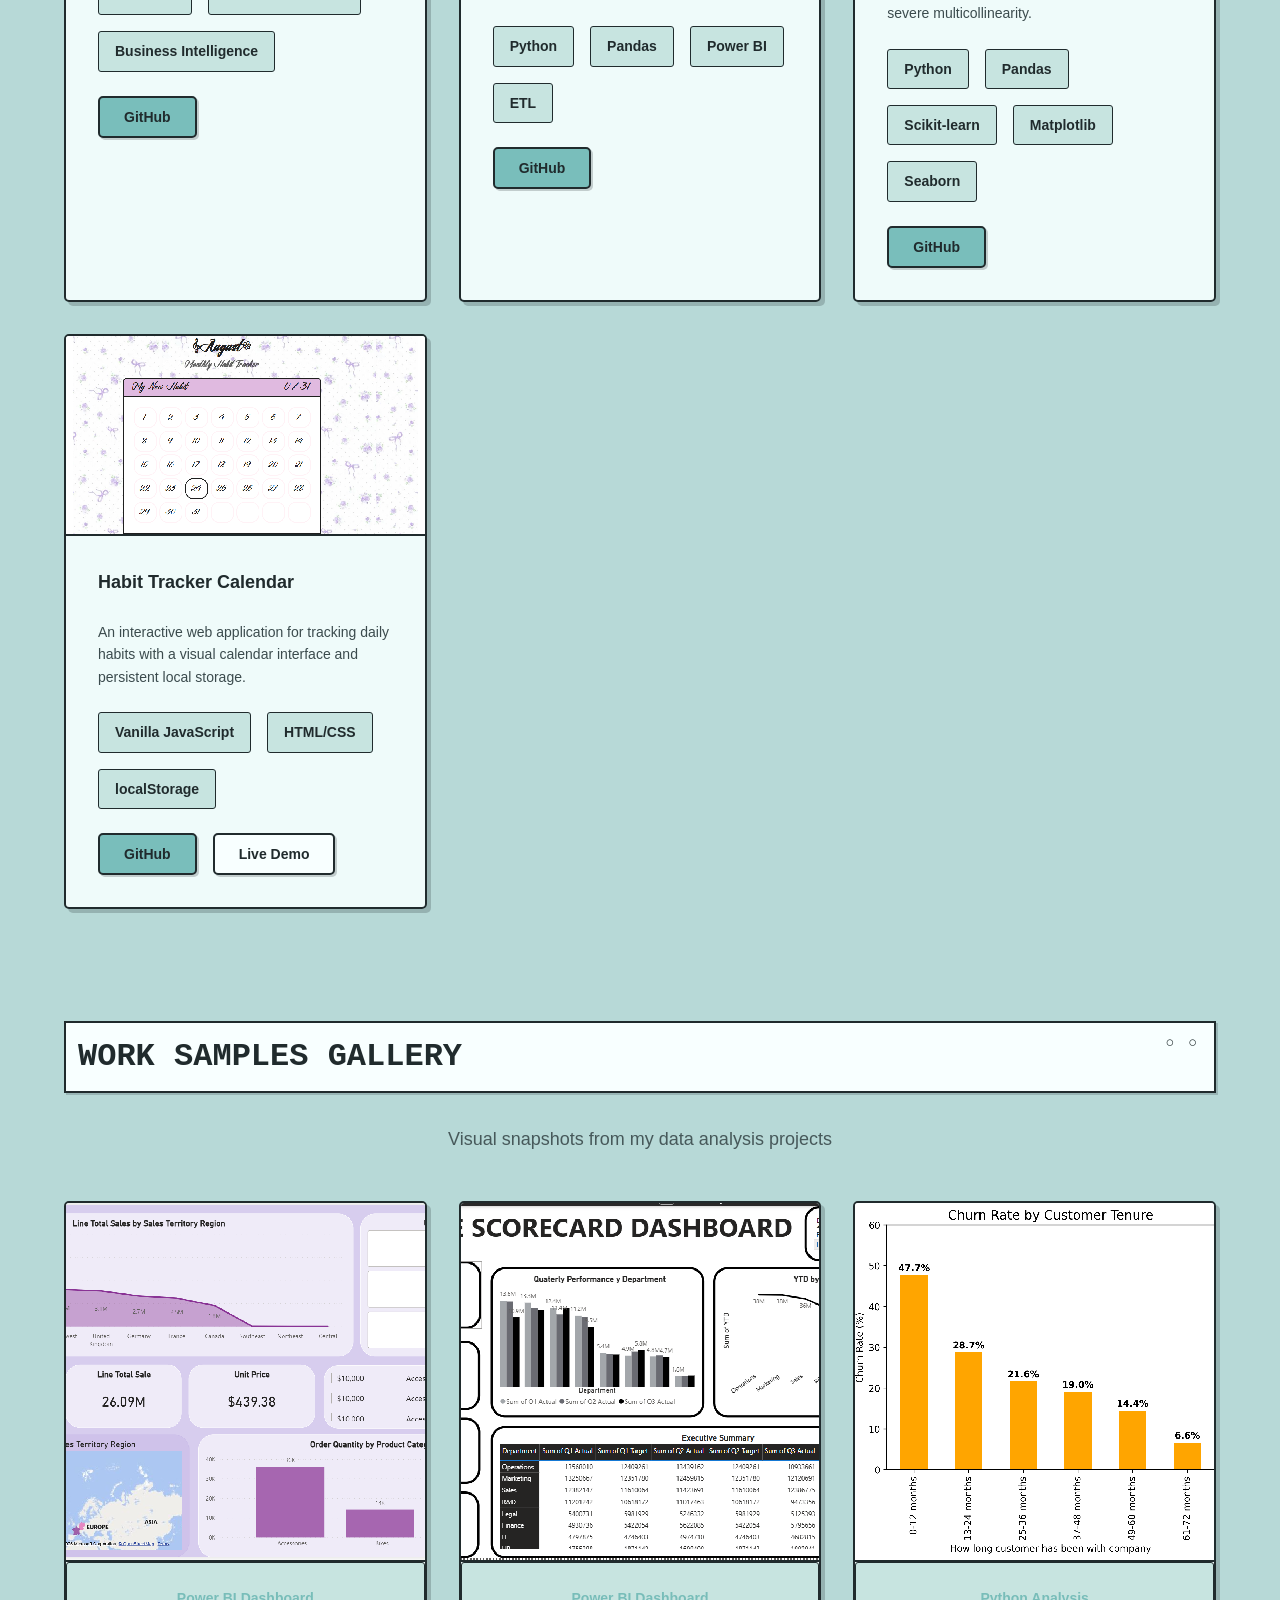
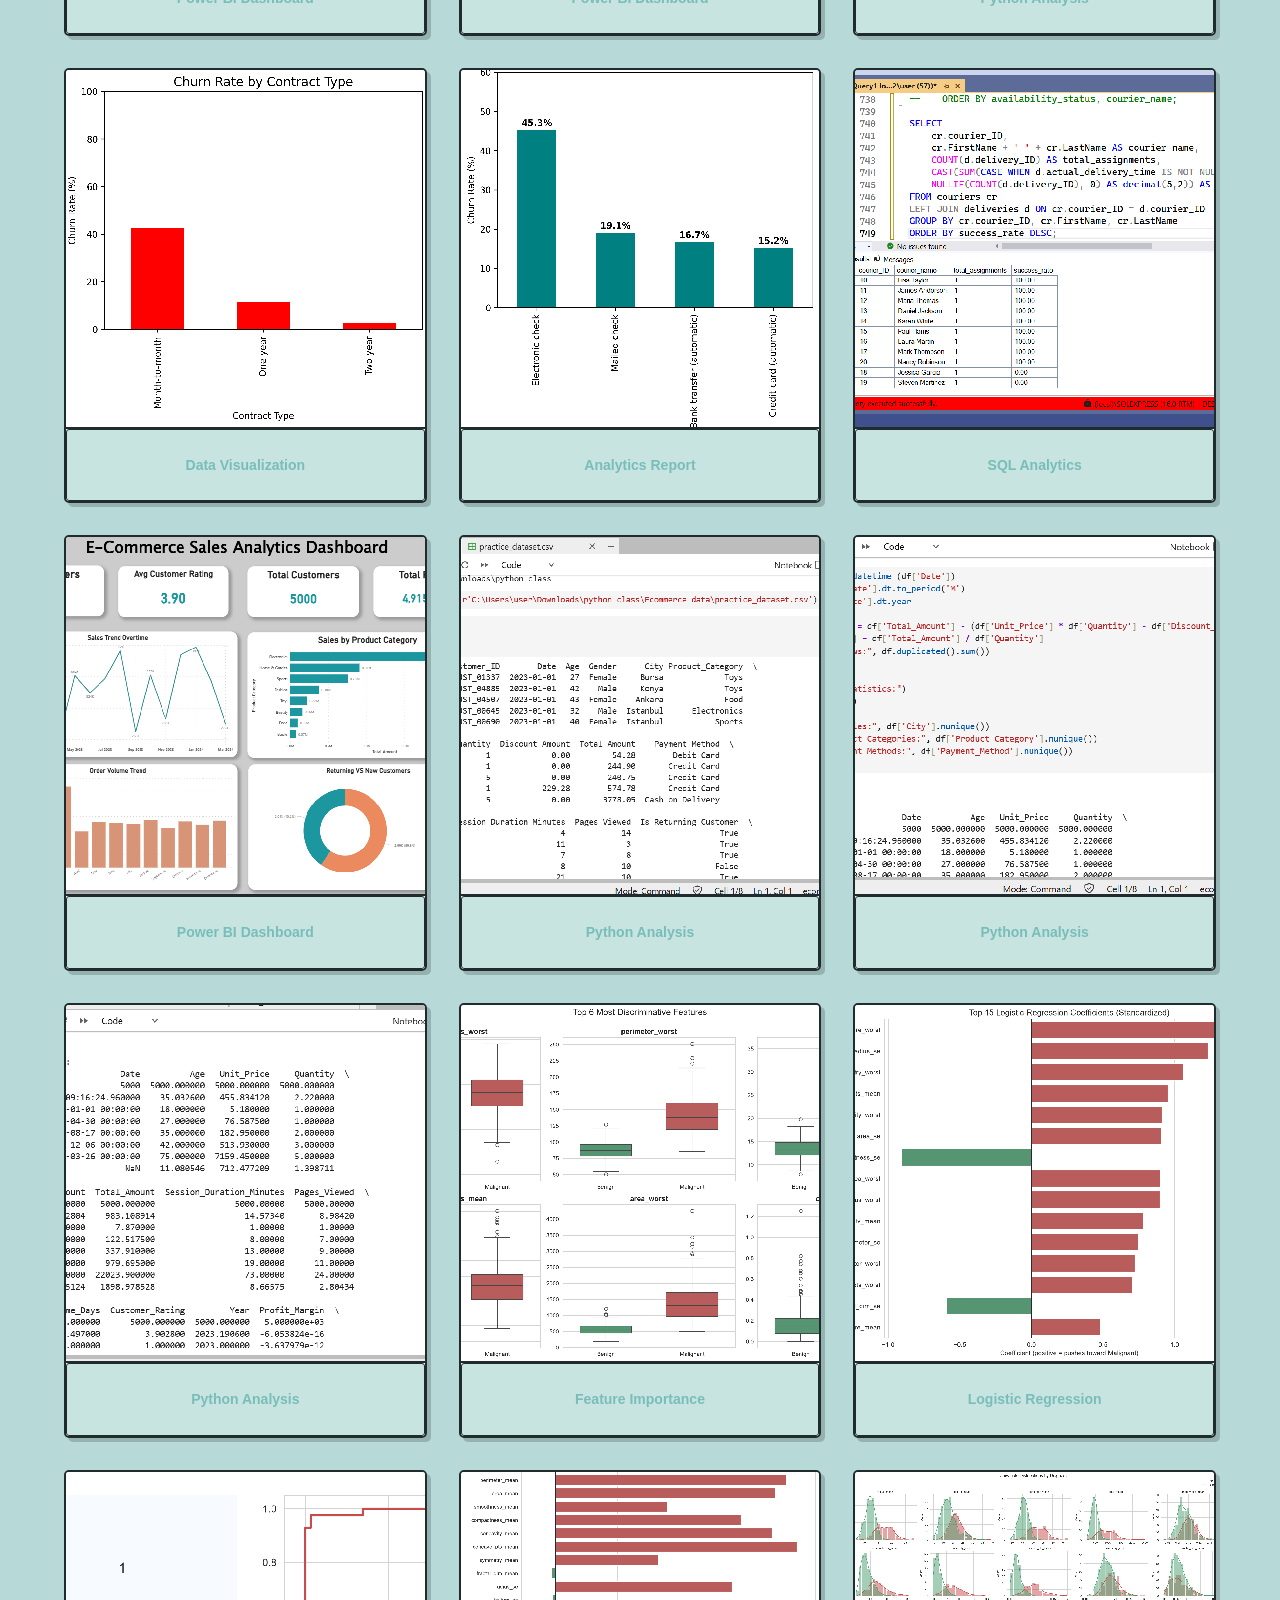
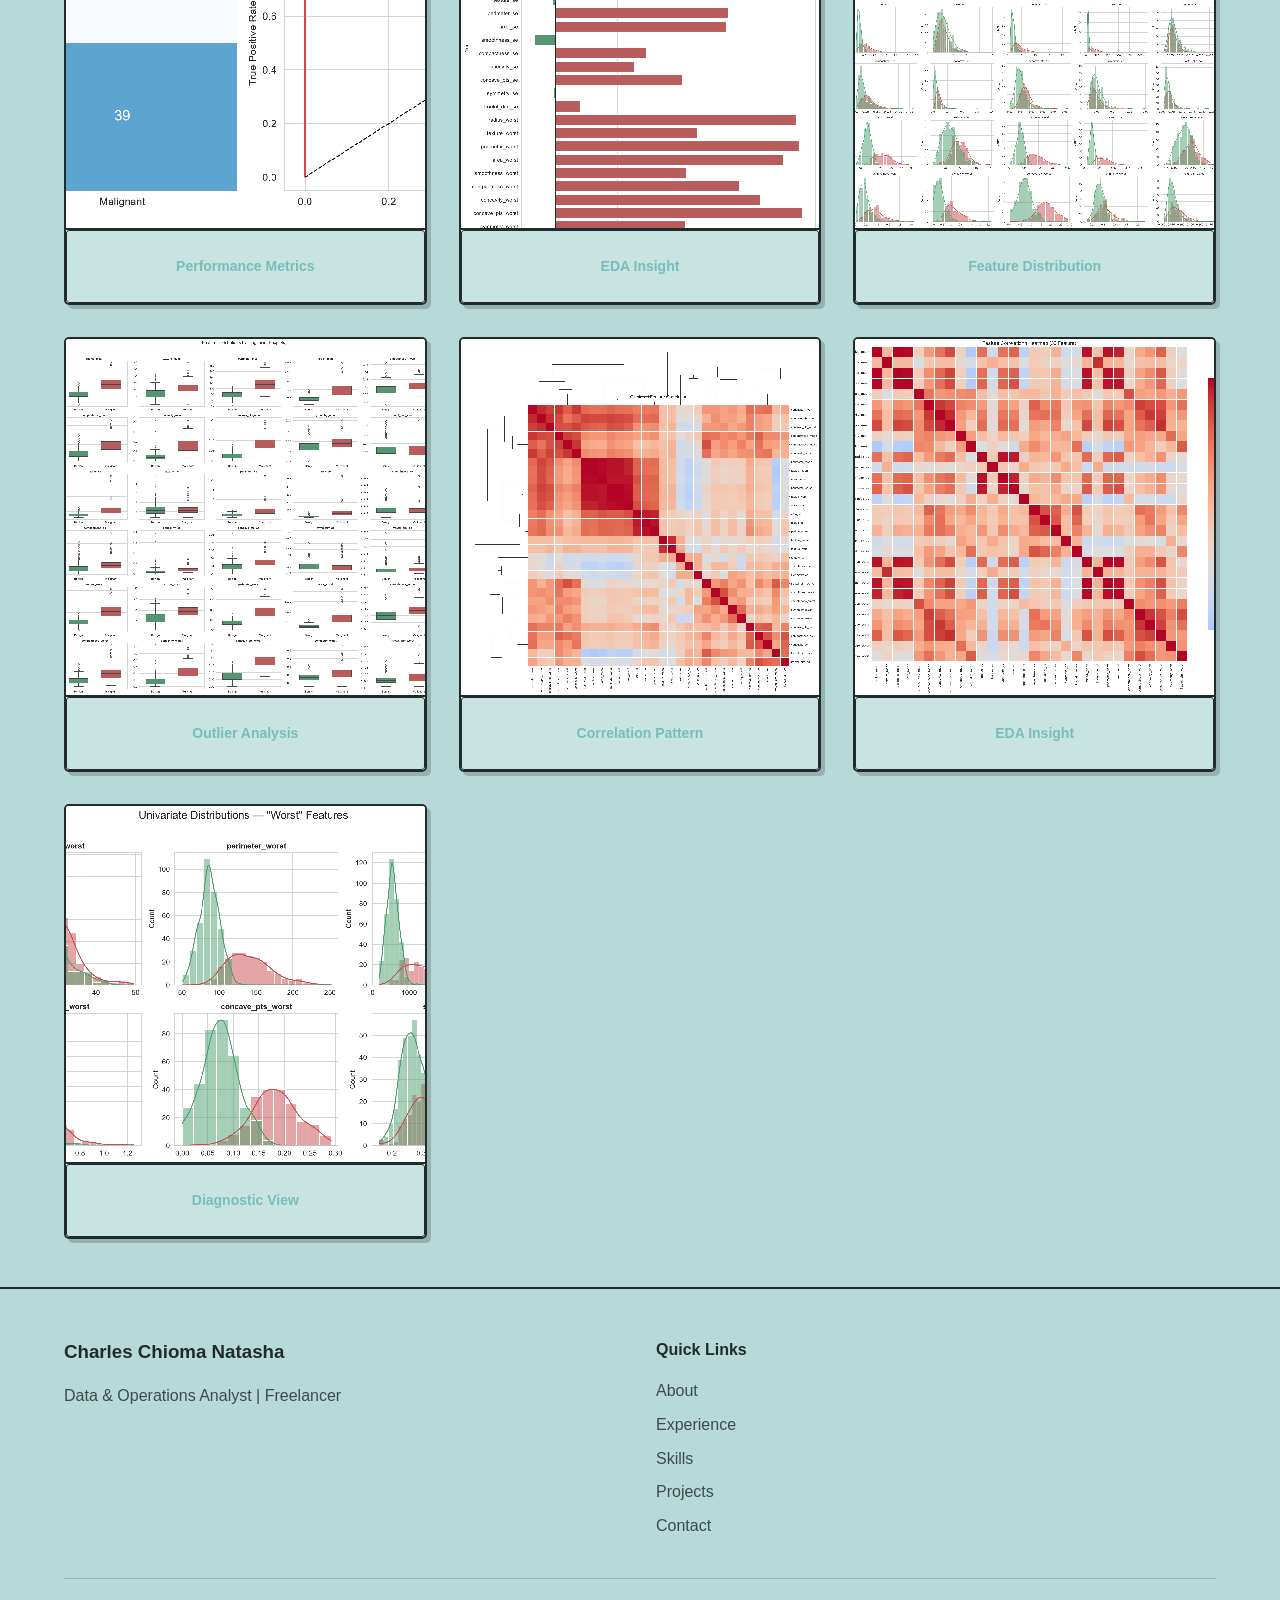
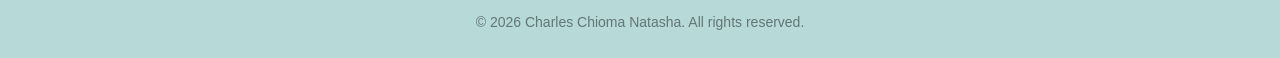
==== commit d29846c3: "Update habit tracker demo link" ====
--- a/projects.html
+++ b/projects.html
@@ -107,7 +107,7 @@
                             <h3>Habit Tracker Calendar</h3>
                             <p>An interactive web application for tracking daily habits with a visual calendar interface and persistent local storage.</p>
                             <div class="project-tools"><span class="tool-badge">Vanilla JavaScript</span><span class="tool-badge">HTML/CSS</span><span class="tool-badge">localStorage</span></div>
-                            <div class="project-buttons"><a href="https://github.com/charlesnatasha/Habit-tracker-calender" target="_blank" rel="noopener" class="btn btn-small btn-primary">GitHub</a><a href="https://charlesnatasha.github.io/Habit-tracker-calender/habittracker.html" target="_blank" rel="noopener" class="btn btn-small btn-secondary">Live Demo</a></div>
+                            <div class="project-buttons"><a href="https://github.com/charlesnatasha/Habit-tracker-calender" target="_blank" rel="noopener" class="btn btn-small btn-primary">GitHub</a><a href="https://charlesnatasha.github.io/Habit-tracker-calender/" target="_blank" rel="noopener" class="btn btn-small btn-secondary">Live Demo</a></div>
                         </div>
                     </div>
                 </div>
